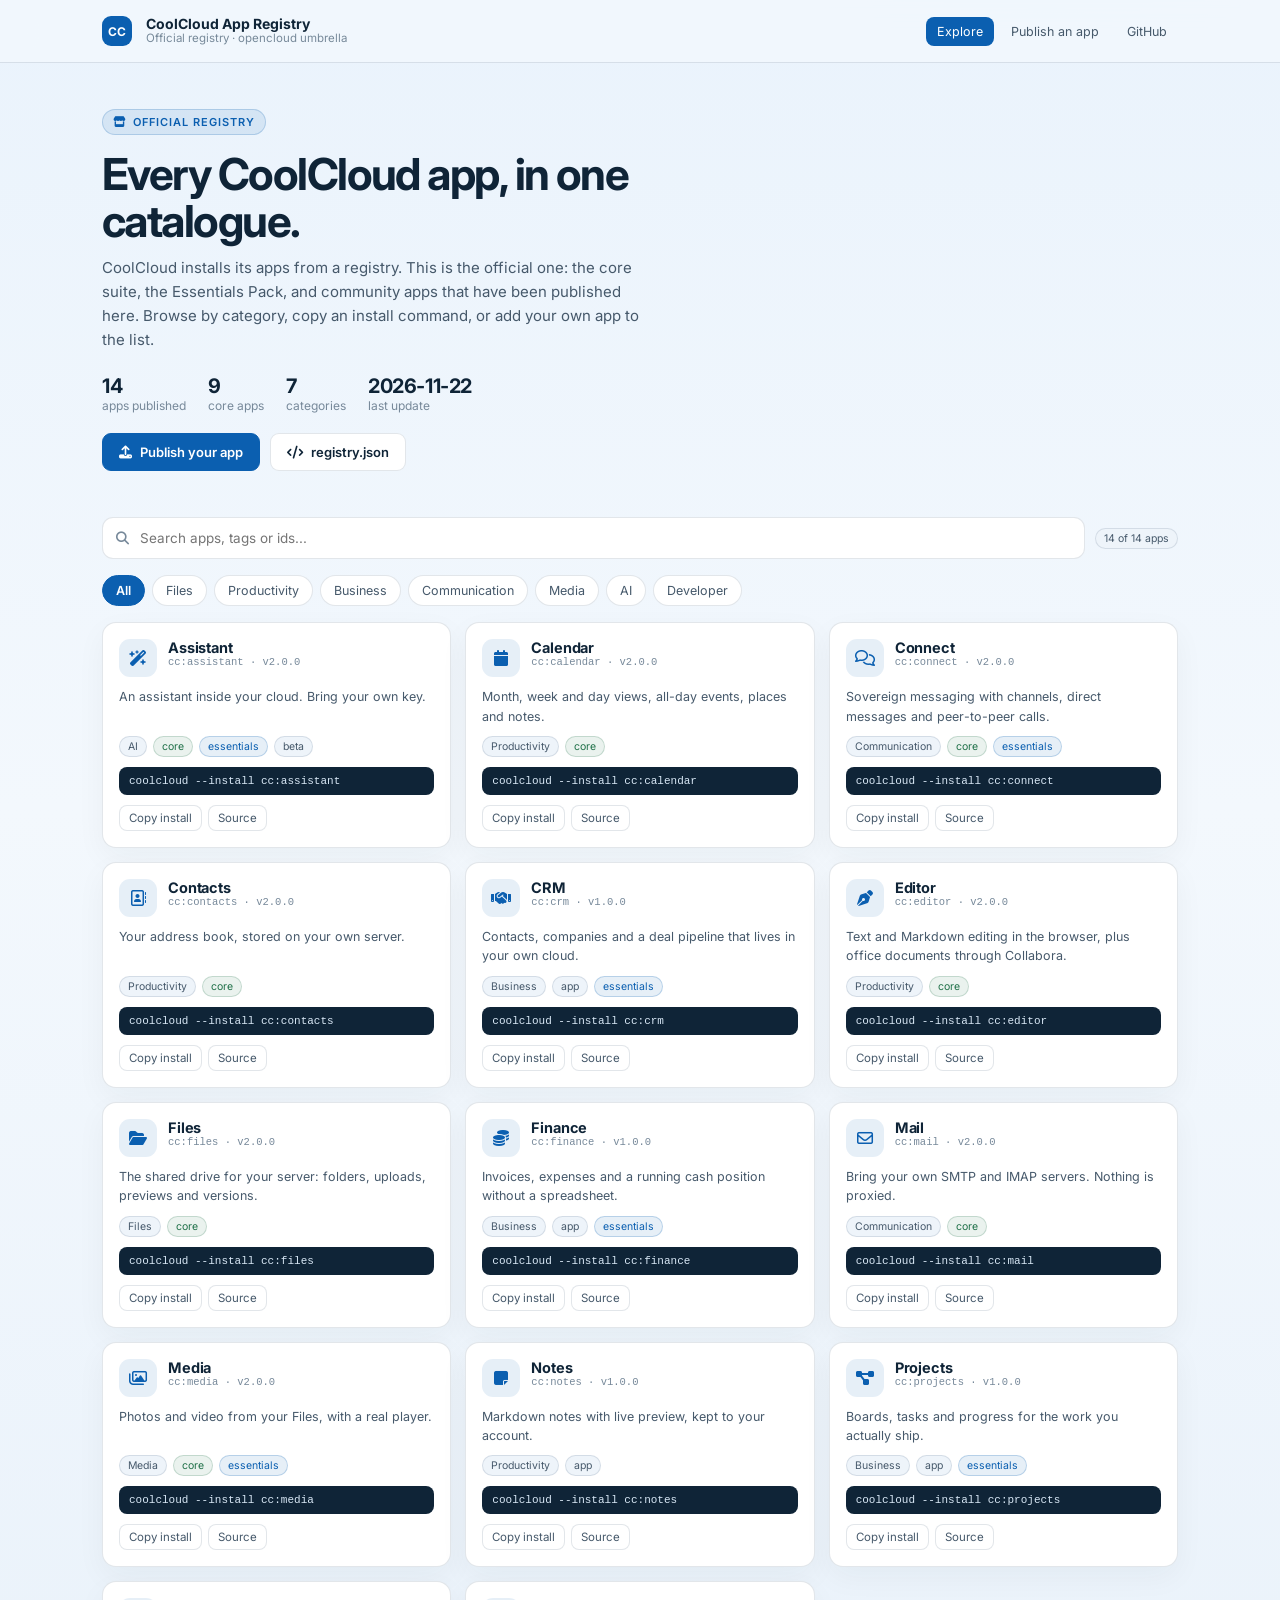
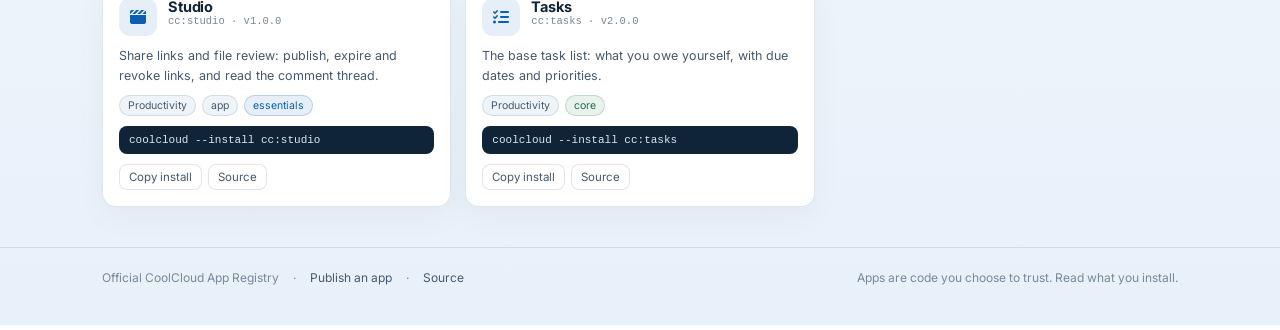
==== index.html @ cfc24ede "Publish the Official CoolCloud App Registry" ====
<!doctype html>
<html lang="en">
  <head>
    <meta charset="utf-8" />
    <meta name="viewport" content="width=device-width, initial-scale=1" />
    <title>Official CoolCloud App Registry</title>
    <meta
      name="description"
      content="The official app registry for CoolCloud: browse apps by category, copy the install command, and publish your own app."
    />
    <link rel="stylesheet" href="https://cdnjs.cloudflare.com/ajax/libs/font-awesome/6.5.2/css/all.min.css" />
    <link rel="preconnect" href="https://fonts.googleapis.com" />
    <link rel="preconnect" href="https://fonts.gstatic.com" crossorigin />
    <link
      href="https://fonts.googleapis.com/css2?family=Inter:wght@400;500;600;700&display=swap"
      rel="stylesheet"
    />
    <link rel="stylesheet" href="assets/site.css" />
  </head>
  <body>
    <header class="site">
      <div class="wrap">
        <span class="mark">CC</span>
        <div class="brandline">
          <b>CoolCloud App Registry</b>
          <span>Official registry · opencloud umbrella</span>
        </div>
        <nav aria-label="Registry">
          <a class="active" href="./">Explore</a>
          <a href="publish.html">Publish an app</a>
          <a href="https://github.com/openhcat/cc-appregistry" target="_blank" rel="noopener noreferrer">GitHub</a>
        </nav>
      </div>
    </header>

    <main>
      <div class="wrap">
        <section class="hero">
          <span class="eyebrow"><i class="fa-solid fa-store"></i> Official registry</span>
          <h1>Every CoolCloud app, in one catalogue.</h1>
          <p>
            CoolCloud installs its apps from a registry. This is the official one: the core suite, the Essentials Pack,
            and community apps that have been published here. Browse by category, copy an install command, or add your
            own app to the list.
          </p>
          <div class="stats-row">
            <div><b id="stat-apps">—</b> apps published</div>
            <div><b id="stat-core">—</b> core apps</div>
            <div><b id="stat-categories">—</b> categories</div>
            <div><b id="stat-updated">—</b> last update</div>
          </div>
          <div class="cta-row">
            <a class="btn primary" href="publish.html"><i class="fa-solid fa-upload"></i> Publish your app</a>
            <a class="btn" href="registry.json"><i class="fa-solid fa-code"></i> registry.json</a>
          </div>
        </section>

        <div class="toolbar">
          <label class="search">
            <i class="fa-solid fa-magnifying-glass"></i>
            <input id="search-input" placeholder="Search apps, tags or ids..." aria-label="Search apps" />
          </label>
          <span class="badge" id="count">Loading…</span>
        </div>
        <div class="chips" id="chips" role="group" aria-label="Categories"></div>
        <div class="grid" id="grid" style="margin-top: 16px">
          <div class="empty">Loading the registry…</div>
        </div>
      </div>
    </main>

    <footer class="site">
      <div class="wrap">
        <span>Official CoolCloud App Registry</span>
        <span>·</span>
        <a href="publish.html">Publish an app</a>
        <span>·</span>
        <a href="https://github.com/openhcat/cc-appregistry" target="_blank" rel="noopener noreferrer">Source</a>
        <span style="margin-left: auto">Apps are code you choose to trust. Read what you install.</span>
      </div>
    </footer>

    <script src="assets/site.js"></script>
  </body>
</html>
---- assets/site.css ----
:root {
  --accent: #0b5fb0;
  --accent-soft: rgba(11, 95, 176, 0.1);
  --ink: #0f2437;
  --ink-2: #46596b;
  --ink-3: #77899a;
  --bg: #f3f8fd;
  --surface: #ffffff;
  --line: rgba(16, 52, 86, 0.12);
  --ok: #1f7048;
  --radius: 14px;
  --font: 'Inter', ui-sans-serif, system-ui, -apple-system, 'Segoe UI', Roboto, sans-serif;
  --mono: ui-monospace, 'SF Mono', 'Cascadia Mono', Menlo, Consolas, monospace;
}

* { box-sizing: border-box; }

body {
  margin: 0;
  font-family: var(--font);
  color: var(--ink);
  background:
    radial-gradient(1100px 480px at 82% -12%, rgba(11, 95, 176, 0.1), transparent 60%),
    linear-gradient(180deg, #eaf3fc 0%, var(--bg) 42%, #e8f1fa 100%);
  min-height: 100vh;
  -webkit-font-smoothing: antialiased;
}

a { color: var(--accent); }

.wrap { max-width: 1120px; margin: 0 auto; padding: 0 22px; }

header.site {
  position: sticky;
  top: 0;
  z-index: 20;
  backdrop-filter: saturate(150%) blur(16px);
  background: rgba(243, 248, 253, 0.82);
  border-bottom: 1px solid var(--line);
}

header.site .wrap {
  display: flex;
  align-items: center;
  gap: 14px;
  min-height: 62px;
}

.mark {
  width: 30px;
  height: 30px;
  border-radius: 9px;
  background: var(--accent);
  color: #fff;
  display: grid;
  place-items: center;
  font-weight: 700;
  font-size: 12px;
  letter-spacing: -0.02em;
}

.brandline { display: flex; flex-direction: column; line-height: 1.15; }
.brandline b { font-size: 14px; }
.brandline span { font-size: 11.5px; color: var(--ink-3); }

header.site nav { margin-left: auto; display: flex; gap: 6px; flex-wrap: wrap; }
header.site nav a {
  text-decoration: none;
  color: var(--ink-2);
  font-size: 12.5px;
  padding: 7px 11px;
  border-radius: 8px;
}
header.site nav a:hover { background: #fff; color: var(--ink); }
header.site nav a.active { background: var(--accent); color: #fff; }

.hero { padding: 46px 0 22px; }
.hero .eyebrow {
  display: inline-flex;
  align-items: center;
  gap: 7px;
  font-size: 11px;
  letter-spacing: 0.09em;
  text-transform: uppercase;
  color: var(--accent);
  background: var(--accent-soft);
  border: 1px solid rgba(11, 95, 176, 0.2);
  padding: 5px 10px;
  border-radius: 999px;
  font-weight: 600;
}
.hero h1 {
  font-size: clamp(28px, 4.4vw, 44px);
  letter-spacing: -0.035em;
  line-height: 1.06;
  margin: 16px 0 12px;
  max-width: 21ch;
}
.hero p { color: var(--ink-2); font-size: 15px; line-height: 1.6; max-width: 62ch; margin: 0; }

.stats-row { display: flex; gap: 22px; flex-wrap: wrap; margin-top: 22px; }
.stats-row div { font-size: 12px; color: var(--ink-3); }
.stats-row b { display: block; font-size: 20px; color: var(--ink); letter-spacing: -0.02em; }

.toolbar {
  display: flex;
  gap: 10px;
  align-items: center;
  flex-wrap: wrap;
  margin: 24px 0 16px;
}

.search {
  flex: 1;
  min-width: 220px;
  display: flex;
  align-items: center;
  gap: 9px;
  background: var(--surface);
  border: 1px solid var(--line);
  border-radius: 11px;
  padding: 0 13px;
  height: 42px;
}
.search input {
  border: 0;
  outline: 0;
  background: none;
  font: inherit;
  font-size: 13.5px;
  width: 100%;
  color: var(--ink);
}
.search i { color: var(--ink-3); font-size: 13px; }

.chips { display: flex; gap: 7px; flex-wrap: wrap; }
.chip {
  border: 1px solid var(--line);
  background: var(--surface);
  color: var(--ink-2);
  border-radius: 999px;
  padding: 7px 13px;
  font: inherit;
  font-size: 12.5px;
  cursor: pointer;
}
.chip:hover { border-color: rgba(11, 95, 176, 0.35); color: var(--ink); }
.chip[aria-pressed='true'] { background: var(--accent); border-color: var(--accent); color: #fff; font-weight: 600; }

.grid {
  display: grid;
  grid-template-columns: repeat(auto-fill, minmax(288px, 1fr));
  gap: 14px;
  padding-bottom: 40px;
}

.card {
  background: var(--surface);
  border: 1px solid var(--line);
  border-radius: var(--radius);
  padding: 16px;
  display: flex;
  flex-direction: column;
  gap: 10px;
  box-shadow: 0 10px 30px rgba(15, 36, 55, 0.045);
}
.card .top { display: flex; gap: 11px; align-items: flex-start; }
.icon {
  width: 38px;
  height: 38px;
  border-radius: 11px;
  background: var(--accent-soft);
  color: var(--accent);
  display: grid;
  place-items: center;
  font-size: 16px;
  flex: none;
}
.card h3 { margin: 0; font-size: 14.5px; letter-spacing: -0.01em; }
.card .id { font-family: var(--mono); font-size: 10.5px; color: var(--ink-3); }
.card p { margin: 0; font-size: 12.5px; line-height: 1.55; color: var(--ink-2); flex: 1; }
.card .foot { display: flex; gap: 6px; align-items: center; flex-wrap: wrap; }
.badge {
  font-size: 10.5px;
  border-radius: 999px;
  padding: 3px 8px;
  background: #eef4fa;
  color: var(--ink-2);
  border: 1px solid var(--line);
}
.badge.core { background: rgba(31, 112, 72, 0.09); color: var(--ok); border-color: rgba(31, 112, 72, 0.2); }
.badge.essential { background: var(--accent-soft); color: var(--accent); border-color: rgba(11, 95, 176, 0.22); }
.code {
  font-family: var(--mono);
  font-size: 11px;
  background: #0f2437;
  color: #d9e8f6;
  border-radius: 8px;
  padding: 8px 10px;
  overflow-x: auto;
  white-space: nowrap;
}
.copy {
  border: 1px solid var(--line);
  background: var(--surface);
  color: var(--ink-2);
  border-radius: 8px;
  font: inherit;
  font-size: 11.5px;
  padding: 5px 9px;
  cursor: pointer;
}
.copy:hover { border-color: rgba(11, 95, 176, 0.35); color: var(--accent); }

.empty {
  grid-column: 1 / -1;
  padding: 44px 20px;
  text-align: center;
  color: var(--ink-3);
  border: 1px dashed rgba(16, 52, 86, 0.2);
  border-radius: var(--radius);
  font-size: 13px;
}

section.doc { padding: 30px 0 60px; max-width: 820px; }
section.doc h1 { font-size: clamp(26px, 4vw, 38px); letter-spacing: -0.03em; margin: 0 0 10px; }
section.doc h2 { font-size: 20px; letter-spacing: -0.02em; margin: 38px 0 10px; }
section.doc h3 { font-size: 15px; margin: 24px 0 8px; }
section.doc p, section.doc li { color: var(--ink-2); font-size: 14px; line-height: 1.72; }
section.doc li { margin-bottom: 6px; }
section.doc code {
  font-family: var(--mono);
  font-size: 12px;
  background: rgba(11, 95, 176, 0.08);
  color: #0a4d8e;
  padding: 2px 6px;
  border-radius: 5px;
}
section.doc pre {
  background: #0f2437;
  color: #d9e8f6;
  border-radius: 12px;
  padding: 16px 18px;
  overflow-x: auto;
  font-family: var(--mono);
  font-size: 12px;
  line-height: 1.65;
}
section.doc pre code { background: none; color: inherit; padding: 0; font-size: inherit; }
section.doc table { width: 100%; border-collapse: collapse; font-size: 13px; margin: 14px 0; }
section.doc th, section.doc td { text-align: left; padding: 9px 10px; border-bottom: 1px solid var(--line); vertical-align: top; }
section.doc th { font-size: 11px; text-transform: uppercase; letter-spacing: 0.06em; color: var(--ink-3); }
.callout {
  border: 1px solid rgba(11, 95, 176, 0.22);
  background: rgba(11, 95, 176, 0.06);
  border-radius: 12px;
  padding: 14px 16px;
  font-size: 13px;
  line-height: 1.6;
  color: #14527f;
  margin: 18px 0;
}
.cta-row { display: flex; gap: 10px; flex-wrap: wrap; margin-top: 20px; }
.btn {
  display: inline-flex;
  align-items: center;
  gap: 8px;
  padding: 10px 16px;
  border-radius: 9px;
  font-size: 13px;
  font-weight: 600;
  text-decoration: none;
  border: 1px solid var(--line);
  color: var(--ink);
  background: var(--surface);
}
.btn.primary { background: var(--accent); border-color: var(--accent); color: #fff; }
.steps { counter-reset: step; display: flex; flex-direction: column; gap: 12px; margin: 16px 0; }
.step {
  counter-increment: step;
  position: relative;
  padding: 14px 16px 14px 52px;
  background: var(--surface);
  border: 1px solid var(--line);
  border-radius: 12px;
}
.step::before {
  content: counter(step);
  position: absolute;
  left: 15px;
  top: 14px;
  width: 24px;
  height: 24px;
  border-radius: 50%;
  background: var(--accent-soft);
  color: var(--accent);
  font-size: 12px;
  font-weight: 700;
  display: grid;
  place-items: center;
}
.step b { display: block; font-size: 13.5px; margin-bottom: 3px; }
.step p { margin: 0; font-size: 13px; }

footer.site {
  border-top: 1px solid var(--line);
  padding: 22px 0 40px;
  color: var(--ink-3);
  font-size: 12px;
}
footer.site .wrap { display: flex; gap: 14px; flex-wrap: wrap; align-items: center; }
footer.site a { color: var(--ink-2); text-decoration: none; }
footer.site a:hover { color: var(--accent); }

@media (max-width: 720px) {
  header.site nav { width: 100%; margin-left: 0; }
  .hero { padding-top: 30px; }
}
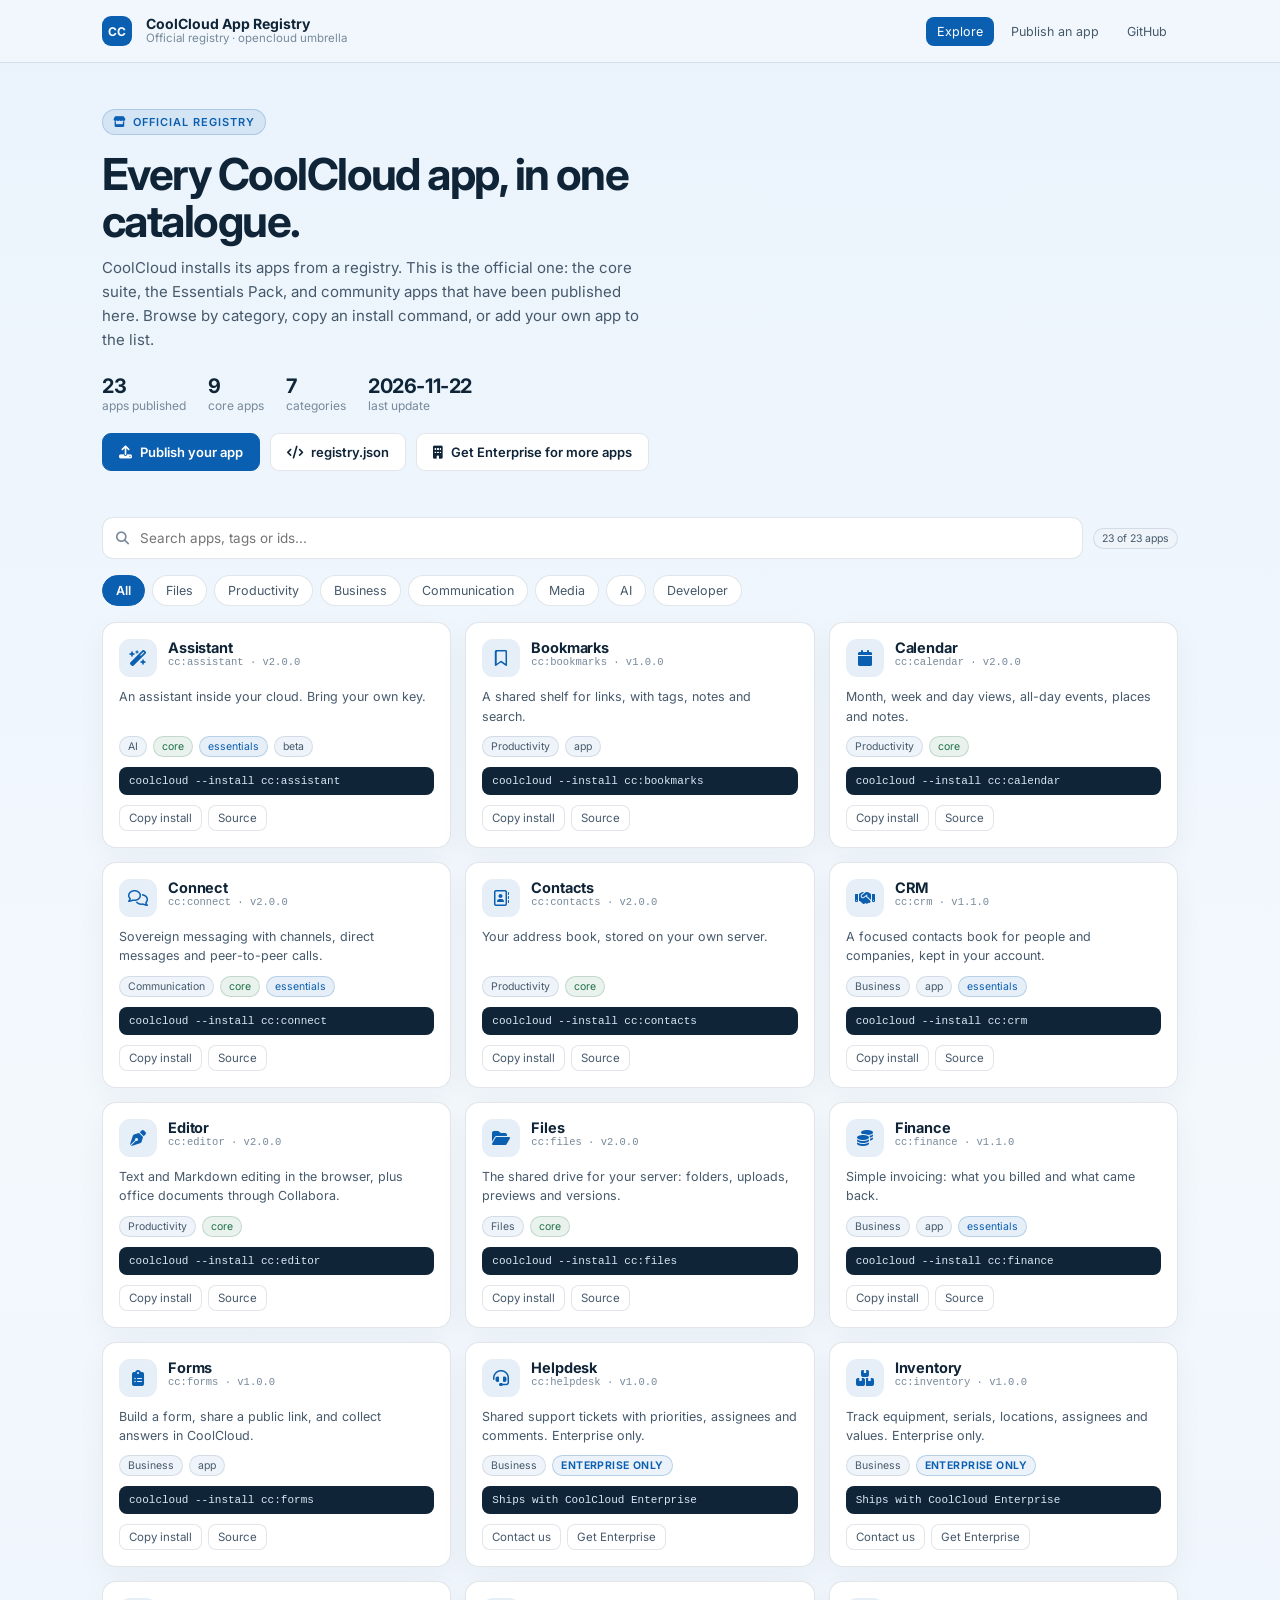
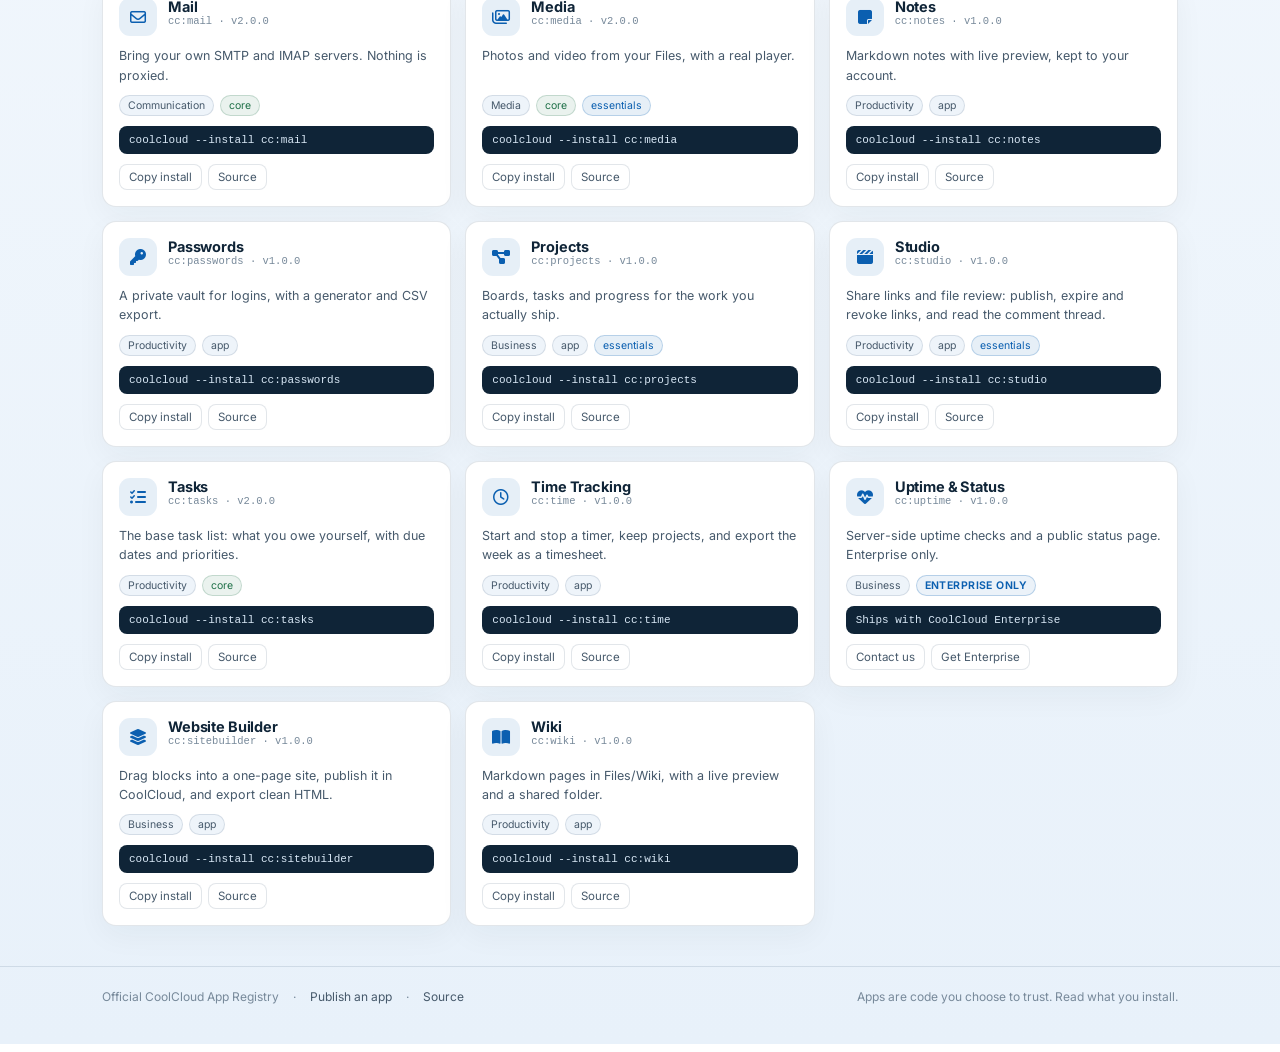
==== commit 2e56c6ec: "List Enterprise-only apps and add the Website Builder Catalogue entries marked enterprise get a cont" ====
--- a/index.html
+++ b/index.html
@@ -52,6 +52,7 @@
           <div class="cta-row">
             <a class="btn primary" href="publish.html"><i class="fa-solid fa-upload"></i> Publish your app</a>
             <a class="btn" href="registry.json"><i class="fa-solid fa-code"></i> registry.json</a>
+            <a class="btn" href="https://coolcloud.odoo.com/contactus" target="_blank" rel="noopener noreferrer"><i class="fa-solid fa-building"></i> Get Enterprise for more apps</a>
           </div>
         </section>
 
--- a/assets/site.css
+++ b/assets/site.css
@@ -316,3 +316,5 @@
   header.site nav { width: 100%; margin-left: 0; }
   .hero { padding-top: 30px; }
 }
+
+.badge.enterprise { background: rgba(11, 95, 176, 0.08); color: var(--accent); border-color: rgba(11, 95, 176, 0.24); font-weight: 650; letter-spacing: 0.04em; text-transform: uppercase; }
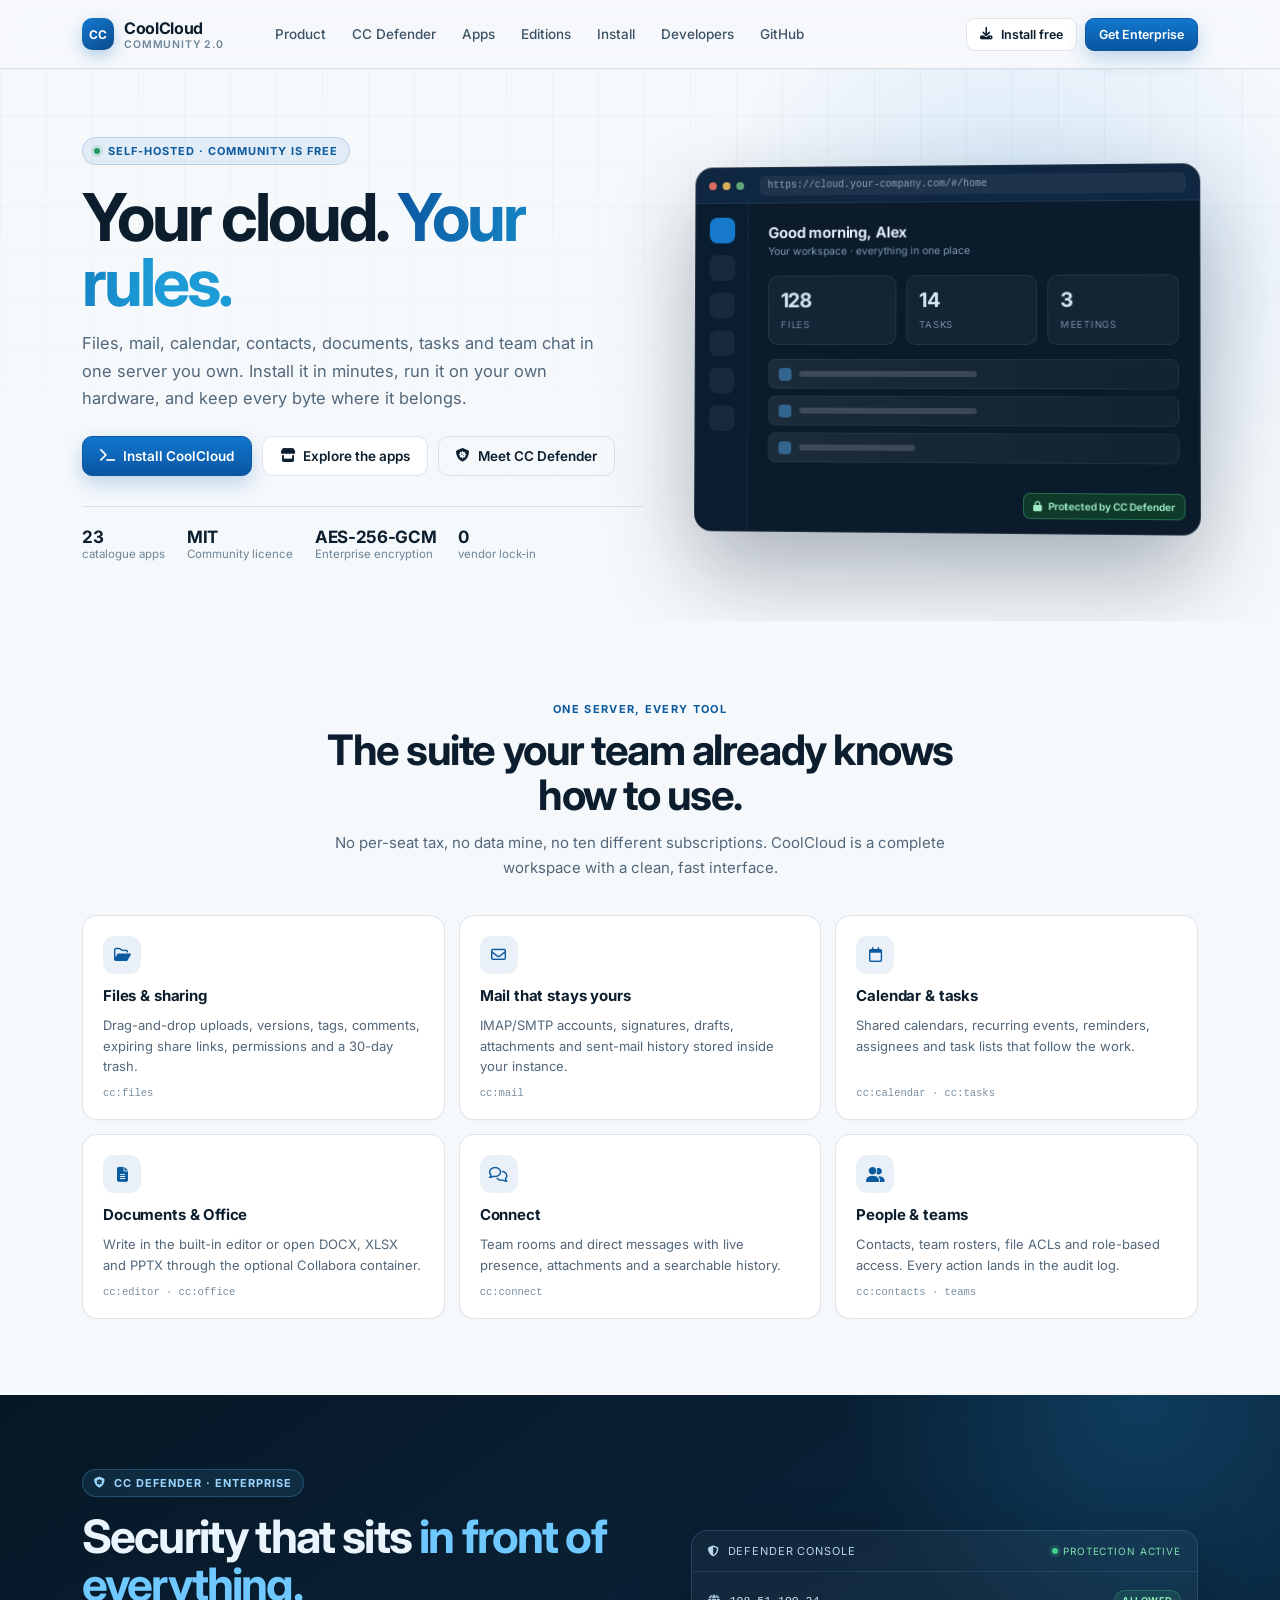
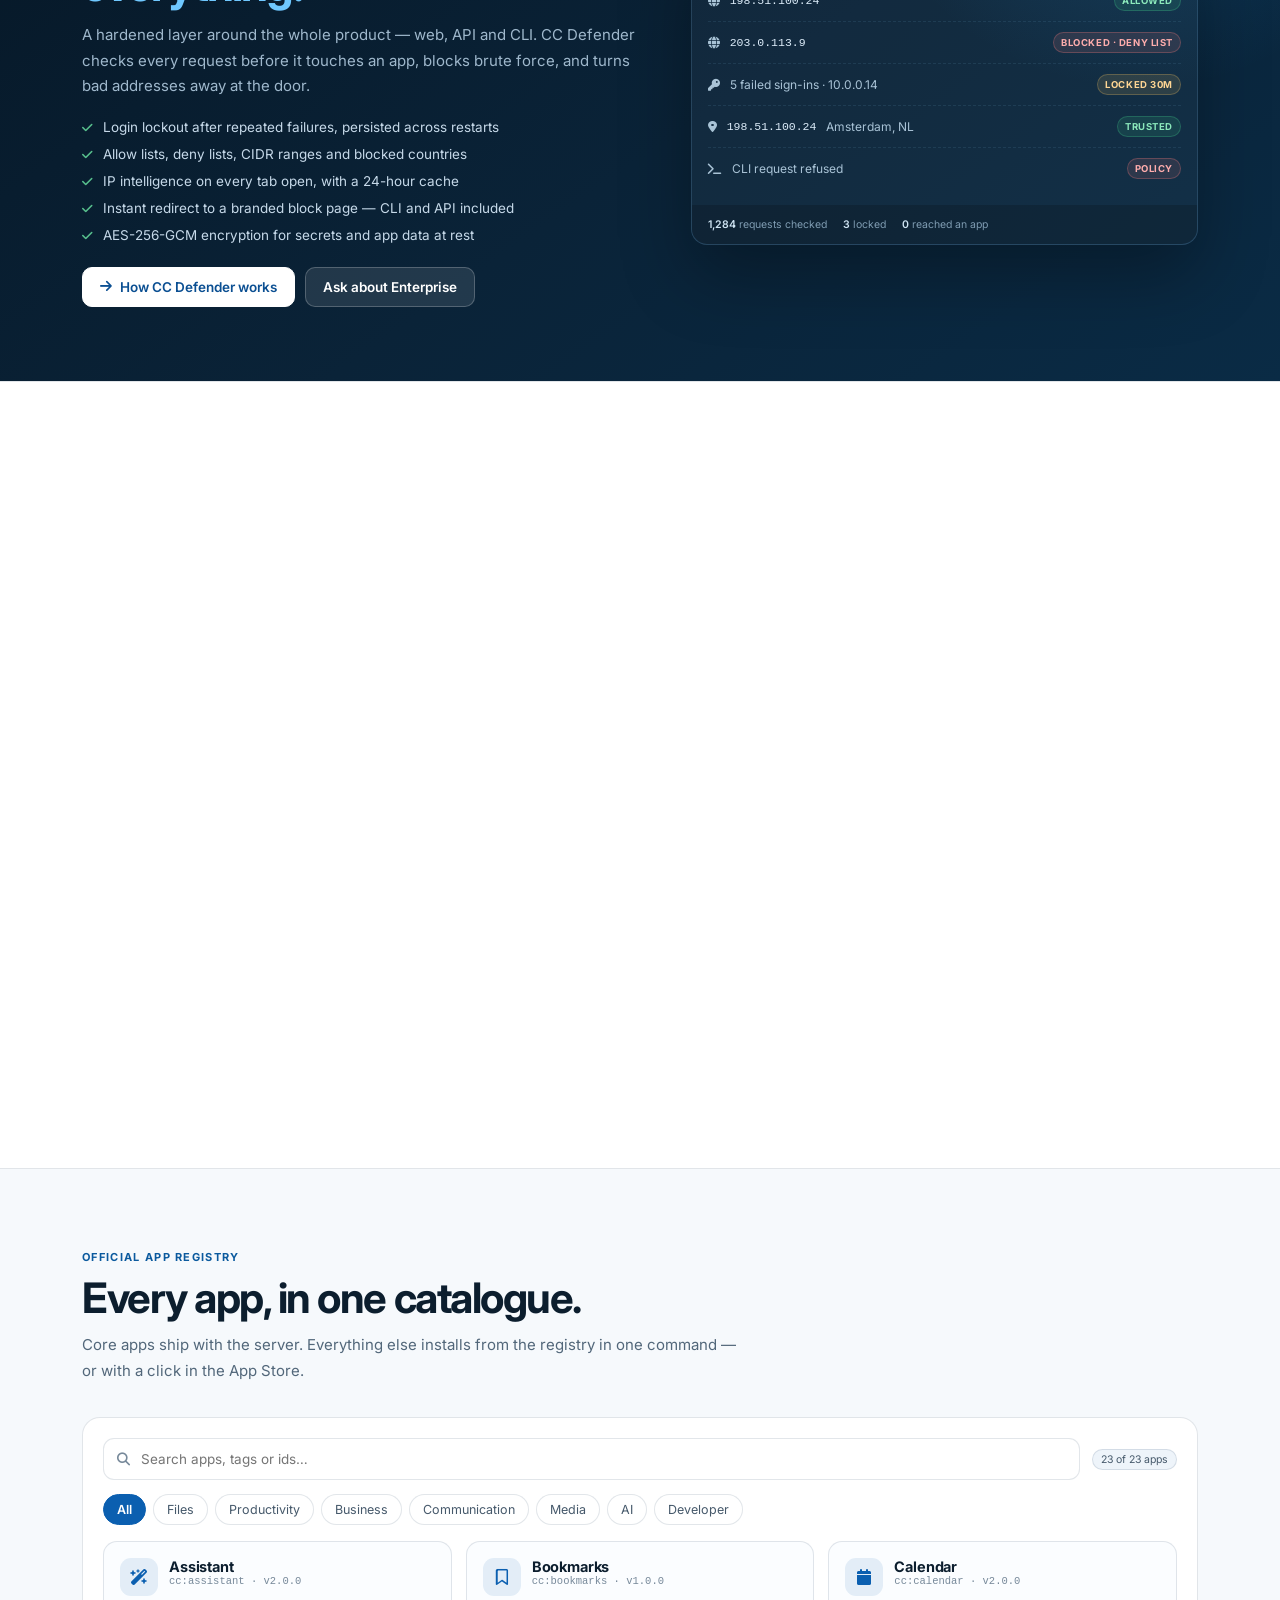
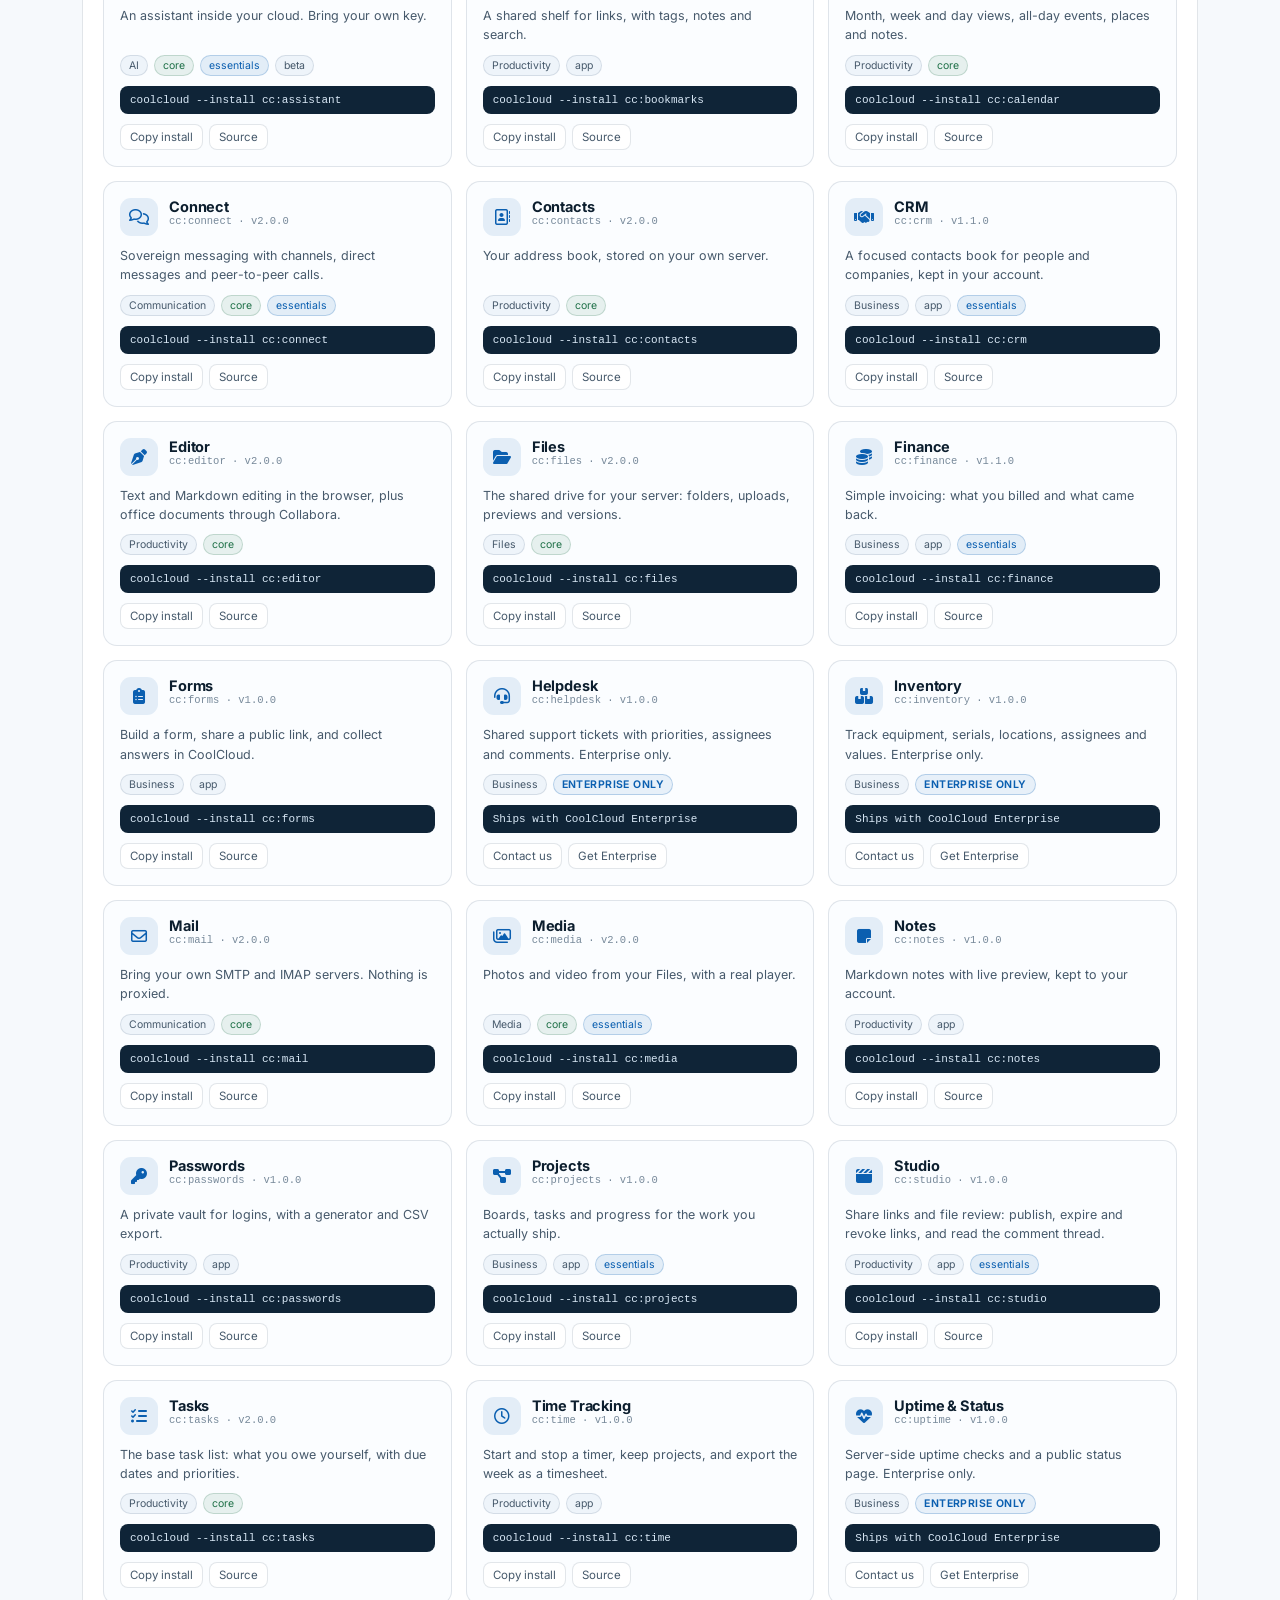
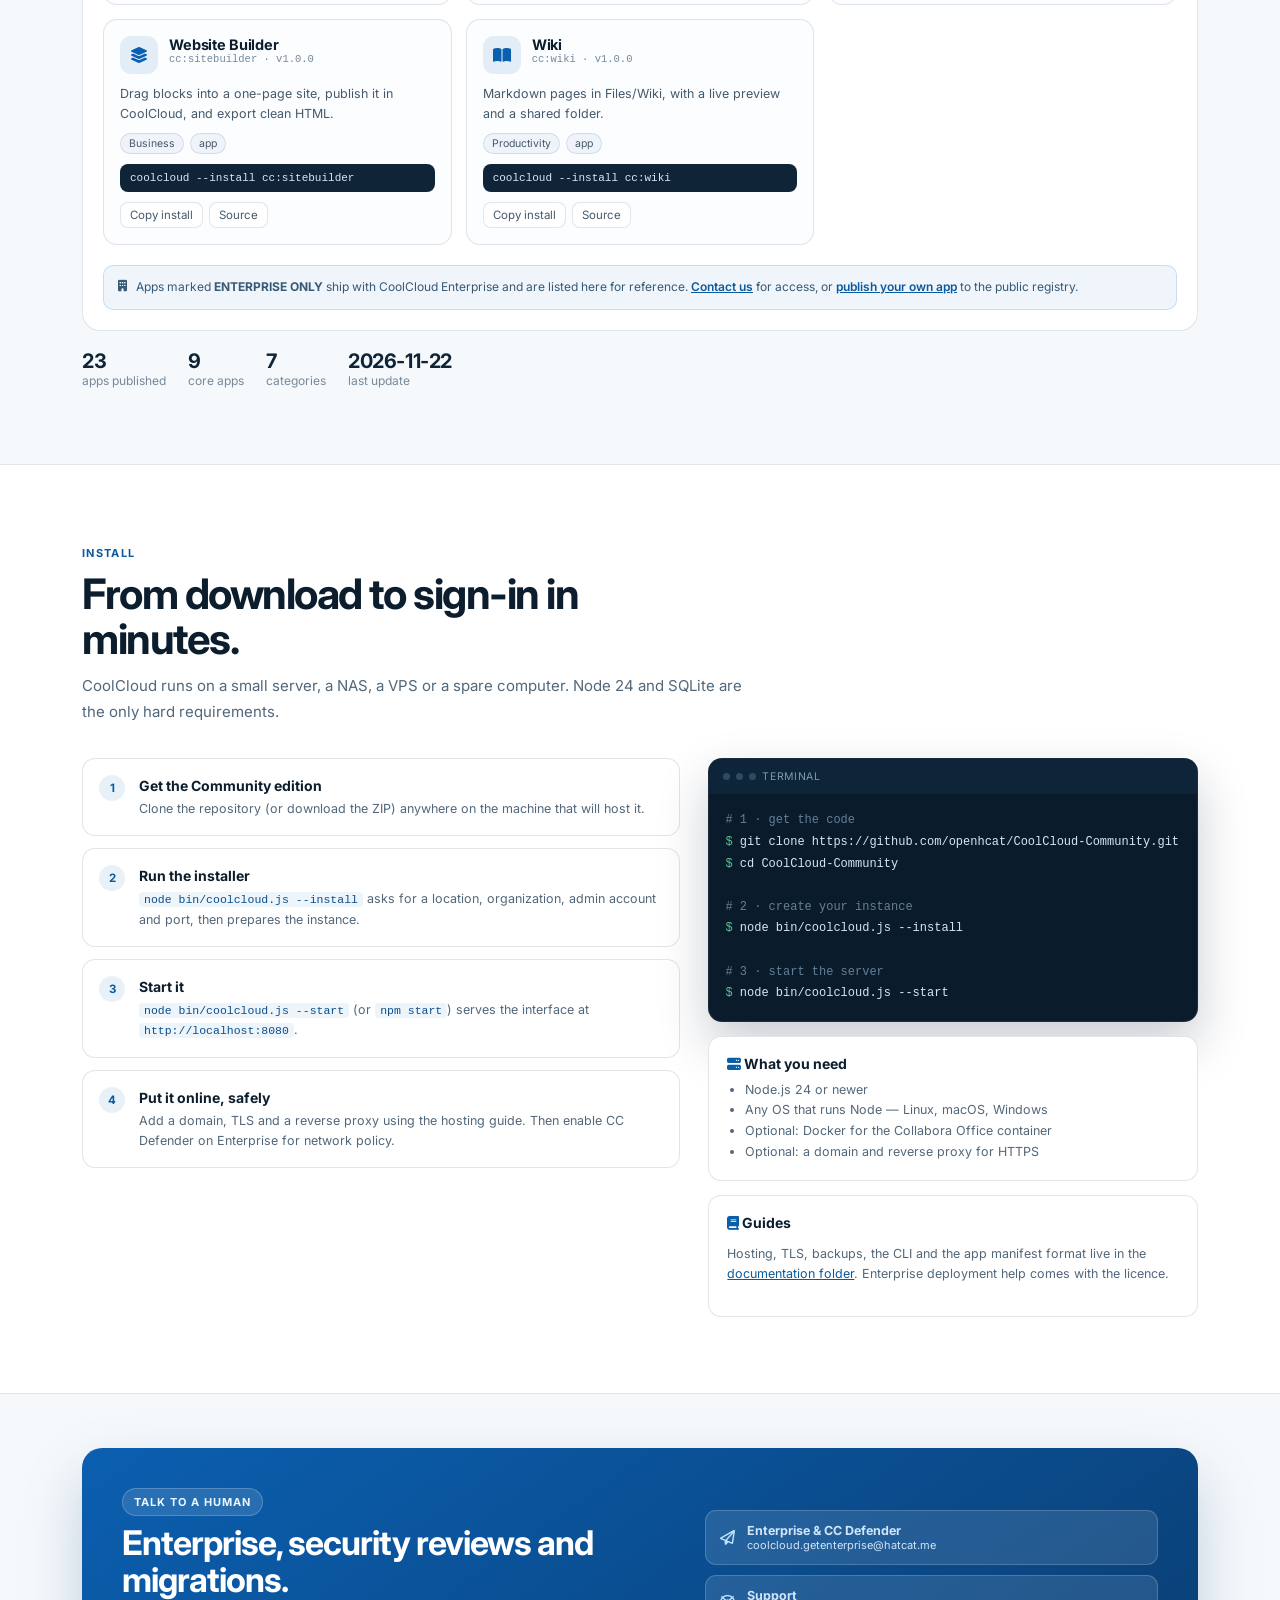
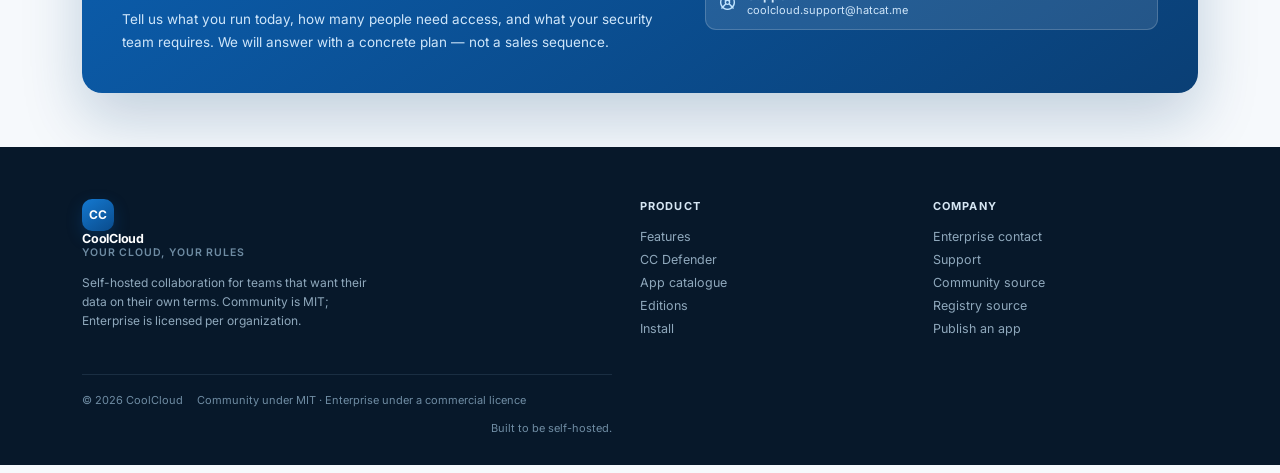
==== commit 27ada42a: "Rebuild the product site and move Enterprise contact to email The registry becomes a full CoolCloud " ====
--- a/index.html
+++ b/index.html
@@ -3,81 +3,406 @@
   <head>
     <meta charset="utf-8" />
     <meta name="viewport" content="width=device-width, initial-scale=1" />
-    <title>Official CoolCloud App Registry</title>
+    <title>CoolCloud — your cloud, your rules</title>
     <meta
       name="description"
-      content="The official app registry for CoolCloud: browse apps by category, copy the install command, and publish your own app."
+      content="CoolCloud is a self-hosted collaboration suite: files, calendar, mail, contacts, documents, tasks, chat and apps on your own server. Community is free; Enterprise adds CC Defender, SSO, encryption and the full app suite."
     />
-    <link rel="stylesheet" href="https://cdnjs.cloudflare.com/ajax/libs/font-awesome/6.5.2/css/all.min.css" />
+    <meta name="theme-color" content="#f6f9fc" />
+    <link rel="icon" href="data:image/svg+xml,%3Csvg xmlns='http://www.w3.org/2000/svg' viewBox='0 0 32 32'%3E%3Crect width='32' height='32' rx='9' fill='%230b5fb0'/%3E%3Ctext x='16' y='22' font-family='Arial' font-size='15' font-weight='700' fill='white' text-anchor='middle'%3ECC%3C/text%3E%3C/svg%3E" />
     <link rel="preconnect" href="https://fonts.googleapis.com" />
     <link rel="preconnect" href="https://fonts.gstatic.com" crossorigin />
     <link
-      href="https://fonts.googleapis.com/css2?family=Inter:wght@400;500;600;700&display=swap"
+      href="https://fonts.googleapis.com/css2?family=Inter:wght@400;500;600;700;800&family=JetBrains+Mono:wght@400;500&display=swap"
       rel="stylesheet"
     />
+    <link rel="stylesheet" href="https://cdnjs.cloudflare.com/ajax/libs/font-awesome/6.5.2/css/all.min.css" />
     <link rel="stylesheet" href="assets/site.css" />
+    <link rel="stylesheet" href="assets/home.css" />
   </head>
-  <body>
-    <header class="site">
+  <body class="marketing">
+    <a class="mkt-skip" href="#main">Skip to content</a>
+
+    <header class="mkt-header">
       <div class="wrap">
-        <span class="mark">CC</span>
-        <div class="brandline">
-          <b>CoolCloud App Registry</b>
-          <span>Official registry · opencloud umbrella</span>
-        </div>
-        <nav aria-label="Registry">
-          <a class="active" href="./">Explore</a>
-          <a href="publish.html">Publish an app</a>
-          <a href="https://github.com/openhcat/cc-appregistry" target="_blank" rel="noopener noreferrer">GitHub</a>
+        <a class="mkt-brand" href="./" aria-label="CoolCloud home">
+          <span class="mark">CC</span>
+          <span>CoolCloud<small>Community 2.0</small></span>
+        </a>
+        <nav class="mkt-nav" id="mkt-nav" aria-label="Main">
+          <a href="#product">Product</a>
+          <a href="security.html">CC Defender</a>
+          <a href="#apps">Apps</a>
+          <a href="#editions">Editions</a>
+          <a href="#install">Install</a>
+          <a href="publish.html">Developers</a>
+          <a href="https://github.com/openhcat/CoolCloud-Community" target="_blank" rel="noopener noreferrer">GitHub</a>
         </nav>
+        <div class="mkt-head-actions">
+          <a class="mkt-btn sm" href="#install"><i class="fa-solid fa-download"></i> Install free</a>
+          <a class="mkt-btn primary sm" href="mailto:coolcloud.getenterprise@hatcat.me?subject=CoolCloud%20Enterprise">Get Enterprise</a>
+          <button class="mkt-burger" id="mkt-burger" type="button" aria-label="Open menu" aria-expanded="false" aria-controls="mkt-nav">
+            <i class="fa-solid fa-bars"></i>
+          </button>
+        </div>
       </div>
     </header>
 
-    <main>
-      <div class="wrap">
-        <section class="hero">
-          <span class="eyebrow"><i class="fa-solid fa-store"></i> Official registry</span>
-          <h1>Every CoolCloud app, in one catalogue.</h1>
-          <p>
-            CoolCloud installs its apps from a registry. This is the official one: the core suite, the Essentials Pack,
-            and community apps that have been published here. Browse by category, copy an install command, or add your
-            own app to the list.
-          </p>
-          <div class="stats-row">
+    <main id="main">
+      <section class="masthead">
+        <div class="wrap">
+          <div>
+            <span class="mkt-eyebrow"><span class="dot"></span> Self-hosted · Community is free</span>
+            <h1>Your cloud. <em>Your rules.</em></h1>
+            <p class="lede">
+              Files, mail, calendar, contacts, documents, tasks and team chat in one server you own. Install it in
+              minutes, run it on your own hardware, and keep every byte where it belongs.
+            </p>
+            <div class="mkt-actions">
+              <a class="mkt-btn primary" href="#install"><i class="fa-solid fa-terminal"></i> Install CoolCloud</a>
+              <a class="mkt-btn" href="#apps"><i class="fa-solid fa-store"></i> Explore the apps</a>
+              <a class="mkt-btn ghost" href="security.html"><i class="fa-solid fa-shield-virus"></i> Meet CC Defender</a>
+            </div>
+            <div class="mkt-trust">
+              <div><b>23</b> catalogue apps</div>
+              <div><b>MIT</b> Community licence</div>
+              <div><b>AES-256-GCM</b> Enterprise encryption</div>
+              <div><b>0</b> vendor lock-in</div>
+            </div>
+          </div>
+
+          <div class="mock" aria-hidden="true">
+            <div class="mock-bar"><i></i><i></i><i></i><span class="mock-url">https://cloud.your-company.com/#/home</span></div>
+            <div class="mock-body">
+              <div class="mock-side">
+                <span></span><span></span><span></span><span></span><span></span><span></span>
+              </div>
+              <div class="mock-main">
+                <div class="mock-title">Good morning, Alex</div>
+                <div class="mock-sub">Your workspace · everything in one place</div>
+                <div class="mock-row">
+                  <div class="mock-card"><b>128</b><span>Files</span></div>
+                  <div class="mock-card"><b>14</b><span>Tasks</span></div>
+                  <div class="mock-card"><b>3</b><span>Meetings</span></div>
+                </div>
+                <div class="mock-list">
+                  <div class="mock-line"><i></i><em></em></div>
+                  <div class="mock-line"><i></i><em></em></div>
+                  <div class="mock-line small"><i></i><em></em></div>
+                </div>
+              </div>
+            </div>
+            <span class="mock-badge"><i class="fa-solid fa-lock"></i> Protected by CC Defender</span>
+          </div>
+        </div>
+      </section>
+
+      <section class="mkt-section" id="product">
+        <div class="wrap">
+          <div class="mkt-section-head center reveal">
+            <span class="mkt-kicker">One server, every tool</span>
+            <h2>The suite your team already knows how to use.</h2>
+            <p>No per-seat tax, no data mine, no ten different subscriptions. CoolCloud is a complete workspace with a clean, fast interface.</p>
+          </div>
+
+          <div class="mkt-grid three">
+            <article class="mkt-feature reveal">
+              <span class="mkt-ico"><i class="fa-regular fa-folder-open"></i></span>
+              <h3>Files &amp; sharing</h3>
+              <p>Drag-and-drop uploads, versions, tags, comments, expiring share links, permissions and a 30-day trash.</p>
+              <span class="code-inline">cc:files</span>
+            </article>
+            <article class="mkt-feature reveal">
+              <span class="mkt-ico"><i class="fa-regular fa-envelope"></i></span>
+              <h3>Mail that stays yours</h3>
+              <p>IMAP/SMTP accounts, signatures, drafts, attachments and sent-mail history stored inside your instance.</p>
+              <span class="code-inline">cc:mail</span>
+            </article>
+            <article class="mkt-feature reveal">
+              <span class="mkt-ico"><i class="fa-regular fa-calendar"></i></span>
+              <h3>Calendar &amp; tasks</h3>
+              <p>Shared calendars, recurring events, reminders, assignees and task lists that follow the work.</p>
+              <span class="code-inline">cc:calendar · cc:tasks</span>
+            </article>
+            <article class="mkt-feature reveal">
+              <span class="mkt-ico"><i class="fa-solid fa-file-lines"></i></span>
+              <h3>Documents &amp; Office</h3>
+              <p>Write in the built-in editor or open DOCX, XLSX and PPTX through the optional Collabora container.</p>
+              <span class="code-inline">cc:editor · cc:office</span>
+            </article>
+            <article class="mkt-feature reveal">
+              <span class="mkt-ico"><i class="fa-regular fa-comments"></i></span>
+              <h3>Connect</h3>
+              <p>Team rooms and direct messages with live presence, attachments and a searchable history.</p>
+              <span class="code-inline">cc:connect</span>
+            </article>
+            <article class="mkt-feature reveal">
+              <span class="mkt-ico"><i class="fa-solid fa-user-group"></i></span>
+              <h3>People &amp; teams</h3>
+              <p>Contacts, team rosters, file ACLs and role-based access. Every action lands in the audit log.</p>
+              <span class="code-inline">cc:contacts · teams</span>
+            </article>
+          </div>
+        </div>
+      </section>
+
+      <section class="defender-band" id="defender">
+        <div class="wrap">
+          <div class="reveal">
+            <span class="mkt-eyebrow"><i class="fa-solid fa-shield-virus"></i> CC Defender · Enterprise</span>
+            <h2>Security that sits <span>in front of everything.</span></h2>
+            <p>
+              A hardened layer around the whole product — web, API and CLI. CC Defender checks every request before it
+              touches an app, blocks brute force, and turns bad addresses away at the door.
+            </p>
+            <ul class="defender-list">
+              <li><i class="fa-solid fa-check"></i> Login lockout after repeated failures, persisted across restarts</li>
+              <li><i class="fa-solid fa-check"></i> Allow lists, deny lists, CIDR ranges and blocked countries</li>
+              <li><i class="fa-solid fa-check"></i> IP intelligence on every tab open, with a 24-hour cache</li>
+              <li><i class="fa-solid fa-check"></i> Instant redirect to a branded block page — CLI and API included</li>
+              <li><i class="fa-solid fa-check"></i> AES-256-GCM encryption for secrets and app data at rest</li>
+            </ul>
+            <div class="defender-actions">
+              <a class="mkt-btn light" href="security.html"><i class="fa-solid fa-arrow-right"></i> How CC Defender works</a>
+              <a class="mkt-btn on-dark" href="mailto:coolcloud.getenterprise@hatcat.me?subject=CC%20Defender%20Enterprise">Ask about Enterprise</a>
+            </div>
+          </div>
+
+          <div class="defender-panel reveal" aria-label="CC Defender activity example">
+            <div class="defender-panel-head">
+              <i class="fa-solid fa-shield-halved"></i> Defender console
+              <span class="live">Protection active</span>
+            </div>
+            <div class="defender-rows">
+              <div class="defender-row"><i class="fa-solid fa-globe"></i><code>198.51.100.24</code><span class="pill allow">Allowed</span></div>
+              <div class="defender-row"><i class="fa-solid fa-globe"></i><code>203.0.113.9</code><span class="pill deny">Blocked · deny list</span></div>
+              <div class="defender-row"><i class="fa-solid fa-key"></i><span>5 failed sign-ins · 10.0.0.14</span><span class="pill warn">Locked 30m</span></div>
+              <div class="defender-row"><i class="fa-solid fa-location-dot"></i><code>198.51.100.24</code><span>Amsterdam, NL</span><span class="pill allow">Trusted</span></div>
+              <div class="defender-row"><i class="fa-solid fa-terminal"></i><span>CLI request refused</span><span class="pill deny">Policy</span></div>
+            </div>
+            <div class="defender-foot">
+              <span><b>1,284</b> requests checked</span>
+              <span><b>3</b> locked</span>
+              <span><b>0</b> reached an app</span>
+            </div>
+          </div>
+        </div>
+      </section>
+
+      <section class="mkt-section alt" id="editions">
+        <div class="wrap">
+          <div class="mkt-section-head center reveal">
+            <span class="mkt-kicker">Two editions, one product</span>
+            <h2>Start free. Harden when you need to.</h2>
+            <p>Community is a complete workspace under MIT. Enterprise adds the controls, branding and apps that larger organizations ask for.</p>
+          </div>
+
+          <div class="plans">
+            <article class="plan reveal">
+              <span class="plan-kicker">Community</span>
+              <h3>Your own cloud, free forever</h3>
+              <div class="price">$0 <small>MIT licence</small></div>
+              <p>Everything a small team needs to leave the subscription treadmill. Self-hosted, no seat limits, no phone-home.</p>
+              <ul>
+                <li><i class="fa-solid fa-check"></i> Files, calendar, mail, contacts, editor and tasks</li>
+                <li><i class="fa-solid fa-check"></i> Connect chat, media, search and the App Store</li>
+                <li><i class="fa-solid fa-check"></i> 19 community and Essentials apps</li>
+                <li><i class="fa-solid fa-check"></i> Automatic updates from the registry</li>
+                <li><i class="fa-solid fa-check"></i> CC Defender available as an Enterprise layer</li>
+              </ul>
+              <a class="mkt-btn primary" href="#install"><i class="fa-solid fa-download"></i> Install Community</a>
+              <span class="plan-note">No account required. Runs on Node 24 with SQLite.</span>
+            </article>
+
+            <article class="plan featured reveal">
+              <span class="plan-kicker">Enterprise</span>
+              <h3>The full suite, with CC Defender</h3>
+              <div class="price">Let’s talk <small>annual licence</small></div>
+              <p>For organizations that need SSO, network policy, encryption, compliance and the deeper apps — with a white-label interface.</p>
+              <ul>
+                <li><i class="fa-solid fa-check"></i> CC Defender: lockouts, IP rules, country blocks, CLI guard</li>
+                <li><i class="fa-solid fa-check"></i> Single sign-on (OpenID Connect) and session policy</li>
+                <li><i class="fa-solid fa-check"></i> Encryption at rest and signed audit exports</li>
+                <li><i class="fa-solid fa-check"></i> Helpdesk, Inventory, Uptime &amp; Status, Wiki, full CRM/Finance</li>
+                <li><i class="fa-solid fa-check"></i> White-label name, logo and colours</li>
+                <li><i class="fa-solid fa-check"></i> Priority support and migration help</li>
+              </ul>
+              <a class="mkt-btn light" href="mailto:coolcloud.getenterprise@hatcat.me?subject=CoolCloud%20Enterprise"><i class="fa-regular fa-paper-plane"></i> Contact Enterprise</a>
+              <span class="plan-note">Write to coolcloud.getenterprise@hatcat.me — we reply personally.</span>
+            </article>
+          </div>
+        </div>
+      </section>
+
+      <section class="mkt-section" id="apps">
+        <div class="wrap">
+          <div class="mkt-section-head reveal">
+            <span class="mkt-kicker">Official app registry</span>
+            <h2>Every app, in one catalogue.</h2>
+            <p>Core apps ship with the server. Everything else installs from the registry in one command — or with a click in the App Store.</p>
+          </div>
+
+          <div class="catalog-shell">
+            <div class="catalog-head">
+              <label class="search">
+                <i class="fa-solid fa-magnifying-glass"></i>
+                <input id="search-input" placeholder="Search apps, tags or ids…" aria-label="Search apps" />
+              </label>
+              <span class="badge" id="count">Loading…</span>
+            </div>
+            <div class="chips" id="chips" role="group" aria-label="Categories"></div>
+            <div class="grid" id="grid" style="margin-top: 16px">
+              <div class="empty">Loading the registry…</div>
+            </div>
+            <div class="catalog-note">
+              <i class="fa-solid fa-building" style="margin-top:2px"></i>
+              <span>
+                Apps marked <strong>ENTERPRISE ONLY</strong> ship with CoolCloud Enterprise and are listed here for
+                reference. <a href="mailto:coolcloud.getenterprise@hatcat.me?subject=CoolCloud%20Enterprise">Contact us</a>
+                for access, or <a href="publish.html">publish your own app</a> to the public registry.
+              </span>
+            </div>
+          </div>
+
+          <div class="stats-row" style="margin-top:18px">
             <div><b id="stat-apps">—</b> apps published</div>
             <div><b id="stat-core">—</b> core apps</div>
             <div><b id="stat-categories">—</b> categories</div>
             <div><b id="stat-updated">—</b> last update</div>
           </div>
-          <div class="cta-row">
-            <a class="btn primary" href="publish.html"><i class="fa-solid fa-upload"></i> Publish your app</a>
-            <a class="btn" href="registry.json"><i class="fa-solid fa-code"></i> registry.json</a>
-            <a class="btn" href="https://coolcloud.odoo.com/contactus" target="_blank" rel="noopener noreferrer"><i class="fa-solid fa-building"></i> Get Enterprise for more apps</a>
-          </div>
-        </section>
-
-        <div class="toolbar">
-          <label class="search">
-            <i class="fa-solid fa-magnifying-glass"></i>
-            <input id="search-input" placeholder="Search apps, tags or ids..." aria-label="Search apps" />
-          </label>
-          <span class="badge" id="count">Loading…</span>
-        </div>
-        <div class="chips" id="chips" role="group" aria-label="Categories"></div>
-        <div class="grid" id="grid" style="margin-top: 16px">
-          <div class="empty">Loading the registry…</div>
+        </div>
+      </section>
+
+      <section class="mkt-section alt" id="install">
+        <div class="wrap">
+          <div class="mkt-section-head reveal">
+            <span class="mkt-kicker">Install</span>
+            <h2>From download to sign-in in minutes.</h2>
+            <p>CoolCloud runs on a small server, a NAS, a VPS or a spare computer. Node 24 and SQLite are the only hard requirements.</p>
+          </div>
+
+          <div class="install-grid">
+            <div class="install-steps">
+              <div class="install-step reveal">
+                <span class="install-num">1</span>
+                <div>
+                  <h3>Get the Community edition</h3>
+                  <p>Clone the repository (or download the ZIP) anywhere on the machine that will host it.</p>
+                </div>
+              </div>
+              <div class="install-step reveal">
+                <span class="install-num">2</span>
+                <div>
+                  <h3>Run the installer</h3>
+                  <p><code>node bin/coolcloud.js --install</code> asks for a location, organization, admin account and port, then prepares the instance.</p>
+                </div>
+              </div>
+              <div class="install-step reveal">
+                <span class="install-num">3</span>
+                <div>
+                  <h3>Start it</h3>
+                  <p><code>node bin/coolcloud.js --start</code> (or <code>npm start</code>) serves the interface at <code>http://localhost:8080</code>.</p>
+                </div>
+              </div>
+              <div class="install-step reveal">
+                <span class="install-num">4</span>
+                <div>
+                  <h3>Put it online, safely</h3>
+                  <p>Add a domain, TLS and a reverse proxy using the hosting guide. Then enable CC Defender on Enterprise for network policy.</p>
+                </div>
+              </div>
+            </div>
+
+            <div class="install-side">
+              <div class="terminal reveal">
+                <div class="terminal-head"><i></i><i></i><i></i> Terminal</div>
+                <pre><span class="comment"># 1 · get the code</span>
+<span class="prompt">$</span> git clone https://github.com/openhcat/CoolCloud-Community.git
+<span class="prompt">$</span> cd CoolCloud-Community
+
+<span class="comment"># 2 · create your instance</span>
+<span class="prompt">$</span> node bin/coolcloud.js --install
+
+<span class="comment"># 3 · start the server</span>
+<span class="prompt">$</span> node bin/coolcloud.js --start</pre>
+              </div>
+              <div class="install-card reveal">
+                <h3><i class="fa-solid fa-server" style="color:#0b5fa8"></i> What you need</h3>
+                <ul>
+                  <li>Node.js 24 or newer</li>
+                  <li>Any OS that runs Node — Linux, macOS, Windows</li>
+                  <li>Optional: Docker for the Collabora Office container</li>
+                  <li>Optional: a domain and reverse proxy for HTTPS</li>
+                </ul>
+              </div>
+              <div class="install-card reveal">
+                <h3><i class="fa-solid fa-book" style="color:#0b5fa8"></i> Guides</h3>
+                <p>
+                  Hosting, TLS, backups, the CLI and the app manifest format live in the
+                  <a href="https://github.com/openhcat/CoolCloud-Community/tree/main/docs" target="_blank" rel="noopener noreferrer">documentation folder</a>.
+                  Enterprise deployment help comes with the licence.
+                </p>
+              </div>
+            </div>
+          </div>
+        </div>
+      </section>
+
+      <section class="mkt-section tight">
+        <div class="wrap">
+          <div class="contact-band reveal">
+            <div>
+              <span class="mkt-eyebrow" style="background:rgba(255,255,255,.12);border-color:rgba(255,255,255,.2);color:#eaf6ff">Talk to a human</span>
+              <h2>Enterprise, security reviews and migrations.</h2>
+              <p>
+                Tell us what you run today, how many people need access, and what your security team requires. We will
+                answer with a concrete plan — not a sales sequence.
+              </p>
+            </div>
+            <div class="contact-cards">
+              <a class="contact-card" href="mailto:coolcloud.getenterprise@hatcat.me?subject=CoolCloud%20Enterprise">
+                <i class="fa-regular fa-paper-plane"></i>
+                <span><b>Enterprise &amp; CC Defender</b><span>coolcloud.getenterprise@hatcat.me</span></span>
+              </a>
+              <a class="contact-card" href="mailto:coolcloud.support@hatcat.me">
+                <i class="fa-regular fa-life-ring"></i>
+                <span><b>Support</b><span>coolcloud.support@hatcat.me</span></span>
+              </a>
+            </div>
+          </div>
+        </div>
+      </section>
+    </main>
+
+    <footer class="mkt-footer">
+      <div class="wrap">
+        <div>
+          <a class="mkt-brand" href="./"><span class="mark">CC</span><span>CoolCloud<small>Your cloud, your rules</small></span></a>
+          <p>Self-hosted collaboration for teams that want their data on their own terms. Community is MIT; Enterprise is licensed per organization.</p>
+        </div>
+        <div>
+          <h4>Product</h4>
+          <a href="#product">Features</a>
+          <a href="security.html">CC Defender</a>
+          <a href="#apps">App catalogue</a>
+          <a href="#editions">Editions</a>
+          <a href="#install">Install</a>
+        </div>
+        <div>
+          <h4>Company</h4>
+          <a href="mailto:coolcloud.getenterprise@hatcat.me?subject=CoolCloud%20Enterprise">Enterprise contact</a>
+          <a href="mailto:coolcloud.support@hatcat.me">Support</a>
+          <a href="https://github.com/openhcat/CoolCloud-Community" target="_blank" rel="noopener noreferrer">Community source</a>
+          <a href="https://github.com/openhcat/cc-appregistry" target="_blank" rel="noopener noreferrer">Registry source</a>
+          <a href="publish.html">Publish an app</a>
         </div>
       </div>
-    </main>
-
-    <footer class="site">
       <div class="wrap">
-        <span>Official CoolCloud App Registry</span>
-        <span>·</span>
-        <a href="publish.html">Publish an app</a>
-        <span>·</span>
-        <a href="https://github.com/openhcat/cc-appregistry" target="_blank" rel="noopener noreferrer">Source</a>
-        <span style="margin-left: auto">Apps are code you choose to trust. Read what you install.</span>
+        <div class="mkt-footer-bottom">
+          <span>© <span id="year">2026</span> CoolCloud</span>
+          <span>Community under MIT · Enterprise under a commercial licence</span>
+          <span>Built to be self-hosted.</span>
+        </div>
       </div>
     </footer>
 
--- a/assets/home.css
+++ b/assets/home.css
@@ -0,0 +1,766 @@
+/* CoolCloud product site — layered on top of site.css for the registry pages. */
+
+body.marketing {
+  --mkt-ink: #0c1e2e;
+  --mkt-muted: #52677a;
+  --mkt-soft: #eef4fa;
+  --mkt-line: rgba(14, 44, 72, 0.12);
+  --mkt-card: #ffffff;
+  --mkt-deep: #07182a;
+  --mkt-deep-2: #0c2943;
+  background: #f6f9fc;
+  color: var(--mkt-ink);
+}
+
+body.marketing .wrap { max-width: 1160px; }
+
+.mkt-skip {
+  position: absolute;
+  left: -999px;
+  top: 8px;
+  background: #fff;
+  color: #0c1e2e;
+  padding: 8px 12px;
+  border-radius: 8px;
+  z-index: 100;
+}
+.mkt-skip:focus { left: 16px; }
+
+/* ------------------------------- header ---------------------------------- */
+
+.mkt-header {
+  position: sticky;
+  top: 0;
+  z-index: 40;
+  background: rgba(246, 249, 252, 0.86);
+  backdrop-filter: saturate(160%) blur(18px);
+  border-bottom: 1px solid var(--mkt-line);
+}
+.mkt-header .wrap {
+  min-height: 68px;
+  display: flex;
+  align-items: center;
+  gap: 22px;
+}
+.mkt-brand {
+  display: inline-flex;
+  align-items: center;
+  gap: 10px;
+  text-decoration: none;
+  color: var(--mkt-ink);
+  font-weight: 700;
+  letter-spacing: -0.02em;
+}
+.mkt-brand .mark {
+  width: 32px;
+  height: 32px;
+  border-radius: 10px;
+  background: linear-gradient(145deg, #1479d1, #0a4b8b);
+  box-shadow: 0 6px 16px rgba(11, 95, 176, 0.28);
+}
+.mkt-brand small {
+  display: block;
+  font-size: 10.5px;
+  font-weight: 600;
+  letter-spacing: 0.08em;
+  text-transform: uppercase;
+  color: #6c8497;
+}
+.mkt-nav {
+  display: flex;
+  align-items: center;
+  gap: 4px;
+  margin-left: 18px;
+}
+.mkt-nav a {
+  text-decoration: none;
+  color: #3c5366;
+  font-size: 13.5px;
+  font-weight: 500;
+  padding: 8px 11px;
+  border-radius: 8px;
+}
+.mkt-nav a:hover { background: #fff; color: #0c1e2e; }
+.mkt-head-actions { margin-left: auto; display: flex; align-items: center; gap: 8px; }
+.mkt-burger {
+  display: none;
+  width: 38px;
+  height: 38px;
+  border-radius: 9px;
+  border: 1px solid var(--mkt-line);
+  background: #fff;
+  color: #0c1e2e;
+  cursor: pointer;
+}
+.mkt-burger i { font-size: 15px; }
+
+/* -------------------------------- buttons -------------------------------- */
+
+.mkt-btn {
+  display: inline-flex;
+  align-items: center;
+  justify-content: center;
+  gap: 8px;
+  padding: 11px 17px;
+  border-radius: 10px;
+  border: 1px solid var(--mkt-line);
+  background: #fff;
+  color: #0c1e2e;
+  font-size: 13.5px;
+  font-weight: 600;
+  text-decoration: none;
+  transition: transform 0.15s ease, box-shadow 0.15s ease, background 0.15s ease;
+}
+.mkt-btn:hover { transform: translateY(-1px); box-shadow: 0 10px 22px rgba(12, 30, 46, 0.09); }
+.mkt-btn.primary {
+  background: linear-gradient(180deg, #1177ce, #0a56a0);
+  border-color: #0a56a0;
+  color: #fff;
+  box-shadow: 0 8px 20px rgba(11, 95, 176, 0.24);
+}
+.mkt-btn.ghost { background: transparent; }
+.mkt-btn.sm { padding: 8px 13px; font-size: 12.5px; border-radius: 9px; }
+.mkt-btn.on-dark { background: rgba(255, 255, 255, 0.1); border-color: rgba(255, 255, 255, 0.22); color: #fff; }
+.mkt-btn.on-dark:hover { background: rgba(255, 255, 255, 0.16); }
+.mkt-btn.light { background: #fff; color: #0b4f92; border-color: #fff; }
+
+/* --------------------------------- hero ---------------------------------- */
+
+.masthead {
+  position: relative;
+  overflow: hidden;
+  padding: 68px 0 60px;
+}
+.masthead::before {
+  content: '';
+  position: absolute;
+  inset: -20% -10% auto auto;
+  width: 780px;
+  height: 620px;
+  background: radial-gradient(circle at 50% 50%, rgba(32, 136, 224, 0.18), transparent 65%);
+  pointer-events: none;
+}
+.masthead::after {
+  content: '';
+  position: absolute;
+  inset: 0;
+  background-image: linear-gradient(rgba(12, 30, 46, 0.035) 1px, transparent 1px),
+    linear-gradient(90deg, rgba(12, 30, 46, 0.035) 1px, transparent 1px);
+  background-size: 46px 46px;
+  mask-image: linear-gradient(180deg, #000 0%, transparent 78%);
+  pointer-events: none;
+}
+.masthead .wrap {
+  position: relative;
+  z-index: 1;
+  display: grid;
+  grid-template-columns: minmax(0, 1.05fr) minmax(0, 0.95fr);
+  gap: 48px;
+  align-items: center;
+}
+.mkt-eyebrow {
+  display: inline-flex;
+  align-items: center;
+  gap: 8px;
+  padding: 6px 11px;
+  border-radius: 999px;
+  background: rgba(11, 95, 176, 0.08);
+  border: 1px solid rgba(11, 95, 176, 0.18);
+  color: #0b5a9e;
+  font-size: 11px;
+  font-weight: 700;
+  letter-spacing: 0.09em;
+  text-transform: uppercase;
+}
+.mkt-eyebrow .dot {
+  width: 6px;
+  height: 6px;
+  border-radius: 50%;
+  background: #1c9b65;
+  box-shadow: 0 0 0 3px rgba(28, 155, 101, 0.15);
+}
+.masthead h1 {
+  margin: 20px 0 16px;
+  font-size: clamp(38px, 5.4vw, 66px);
+  line-height: 0.98;
+  letter-spacing: -0.045em;
+  max-width: 12ch;
+}
+.masthead h1 em {
+  font-style: normal;
+  background: linear-gradient(100deg, #0a56a0, #1c9bd6 70%);
+  -webkit-background-clip: text;
+  background-clip: text;
+  color: transparent;
+}
+.masthead .lede {
+  font-size: 16.5px;
+  line-height: 1.65;
+  color: var(--mkt-muted);
+  max-width: 52ch;
+  margin: 0 0 24px;
+}
+.mkt-actions { display: flex; gap: 10px; flex-wrap: wrap; }
+.mkt-trust {
+  display: flex;
+  gap: 22px;
+  flex-wrap: wrap;
+  margin-top: 30px;
+  padding-top: 20px;
+  border-top: 1px solid var(--mkt-line);
+}
+.mkt-trust div { font-size: 11.5px; color: #6c8497; }
+.mkt-trust b { display: block; font-size: 17px; color: #0c1e2e; letter-spacing: -0.02em; }
+
+/* mock app window */
+
+.mock {
+  position: relative;
+  border-radius: 18px;
+  background: #0b1b2c;
+  border: 1px solid rgba(255, 255, 255, 0.1);
+  box-shadow: 0 40px 90px rgba(8, 28, 48, 0.32), 0 2px 0 rgba(255, 255, 255, 0.12) inset;
+  overflow: hidden;
+  transform: perspective(1400px) rotateY(-4deg) rotateX(1deg);
+}
+.mock-bar {
+  height: 36px;
+  display: flex;
+  align-items: center;
+  gap: 6px;
+  padding: 0 13px;
+  background: #0f2740;
+  border-bottom: 1px solid rgba(255, 255, 255, 0.07);
+}
+.mock-bar i { width: 8px; height: 8px; border-radius: 50%; background: #2f4a63; }
+.mock-bar i:nth-child(1) { background: #d96b62; }
+.mock-bar i:nth-child(2) { background: #d9b15f; }
+.mock-bar i:nth-child(3) { background: #5fa779; }
+.mock-url {
+  margin-left: 10px;
+  flex: 1;
+  height: 20px;
+  border-radius: 6px;
+  background: rgba(255, 255, 255, 0.06);
+  color: #8ba6bd;
+  font: 10px/20px ui-monospace, Consolas, monospace;
+  padding: 0 8px;
+  overflow: hidden;
+  white-space: nowrap;
+}
+.mock-body { display: grid; grid-template-columns: 54px 1fr; min-height: 330px; }
+.mock-side {
+  background: #0a1c2f;
+  border-right: 1px solid rgba(255, 255, 255, 0.06);
+  padding: 14px 0;
+  display: flex;
+  flex-direction: column;
+  align-items: center;
+  gap: 12px;
+}
+.mock-side span {
+  width: 26px;
+  height: 26px;
+  border-radius: 8px;
+  background: rgba(255, 255, 255, 0.06);
+}
+.mock-side span:first-child { background: #1779cb; }
+.mock-main { padding: 20px; }
+.mock-title { color: #e6f1fa; font-size: 15px; font-weight: 650; letter-spacing: -0.01em; }
+.mock-sub { color: #7d99b0; font-size: 10.5px; margin-top: 3px; }
+.mock-row { display: grid; grid-template-columns: repeat(3, 1fr); gap: 10px; margin-top: 18px; }
+.mock-card {
+  background: rgba(255, 255, 255, 0.045);
+  border: 1px solid rgba(255, 255, 255, 0.07);
+  border-radius: 10px;
+  padding: 12px;
+}
+.mock-card b { display: block; color: #d7e7f4; font-size: 20px; letter-spacing: -0.03em; }
+.mock-card span { color: #718da4; font-size: 9.5px; text-transform: uppercase; letter-spacing: 0.08em; }
+.mock-list { margin-top: 14px; display: flex; flex-direction: column; gap: 7px; }
+.mock-line {
+  height: 30px;
+  border-radius: 8px;
+  background: linear-gradient(90deg, rgba(255, 255, 255, 0.07), rgba(255, 255, 255, 0.035));
+  border: 1px solid rgba(255, 255, 255, 0.05);
+  display: flex;
+  align-items: center;
+  gap: 8px;
+  padding: 0 10px;
+}
+.mock-line i { width: 13px; height: 13px; border-radius: 4px; background: rgba(75, 160, 226, 0.5); }
+.mock-line em { width: 46%; height: 6px; border-radius: 99px; background: rgba(255, 255, 255, 0.15); }
+.mock-line.small em { width: 30%; }
+.mock-badge {
+  position: absolute;
+  right: 14px;
+  bottom: 14px;
+  display: inline-flex;
+  align-items: center;
+  gap: 6px;
+  background: #0f3a2a;
+  border: 1px solid rgba(75, 210, 150, 0.35);
+  color: #9be8c3;
+  font-size: 10px;
+  font-weight: 650;
+  padding: 6px 9px;
+  border-radius: 7px;
+}
+
+/* ------------------------------- sections -------------------------------- */
+
+.mkt-section { padding: 76px 0; }
+.mkt-section.tight { padding: 54px 0; }
+.mkt-section.alt { background: #fff; border-top: 1px solid var(--mkt-line); border-bottom: 1px solid var(--mkt-line); }
+.mkt-section-head { max-width: 660px; margin-bottom: 34px; }
+.mkt-section-head.center { margin-left: auto; margin-right: auto; text-align: center; }
+.mkt-kicker {
+  font-size: 11px;
+  font-weight: 700;
+  letter-spacing: 0.12em;
+  text-transform: uppercase;
+  color: #0b5a9e;
+}
+.mkt-section h2 {
+  font-size: clamp(27px, 3.6vw, 42px);
+  line-height: 1.08;
+  letter-spacing: -0.035em;
+  margin: 10px 0 12px;
+}
+.mkt-section-head p { color: var(--mkt-muted); font-size: 15px; line-height: 1.7; margin: 0; }
+
+.mkt-grid { display: grid; gap: 14px; }
+.mkt-grid.three { grid-template-columns: repeat(3, minmax(0, 1fr)); }
+.mkt-grid.two { grid-template-columns: repeat(2, minmax(0, 1fr)); }
+.mkt-feature {
+  background: var(--mkt-card);
+  border: 1px solid var(--mkt-line);
+  border-radius: 15px;
+  padding: 20px;
+  display: flex;
+  flex-direction: column;
+  gap: 10px;
+  box-shadow: 0 1px 2px rgba(12, 30, 46, 0.03);
+  transition: transform 0.16s ease, box-shadow 0.16s ease, border-color 0.16s ease;
+}
+.mkt-feature:hover {
+  transform: translateY(-2px);
+  border-color: rgba(11, 95, 176, 0.28);
+  box-shadow: 0 14px 34px rgba(12, 30, 46, 0.07);
+}
+.mkt-ico {
+  width: 38px;
+  height: 38px;
+  border-radius: 11px;
+  display: grid;
+  place-items: center;
+  background: rgba(11, 95, 176, 0.09);
+  color: #0b5a9e;
+  font-size: 15px;
+}
+.mkt-feature h3 { font-size: 15px; letter-spacing: -0.01em; margin: 2px 0 0; }
+.mkt-feature p { margin: 0; font-size: 13px; line-height: 1.6; color: var(--mkt-muted); }
+.mkt-feature .code-inline {
+  margin-top: auto;
+  font: 10.5px ui-monospace, Consolas, monospace;
+  color: #7890a3;
+}
+
+/* defender band */
+
+.defender-band {
+  position: relative;
+  overflow: hidden;
+  background: linear-gradient(145deg, #061726 0%, #0a2338 55%, #0a2b45 100%);
+  color: #eaf4fd;
+  padding: 74px 0;
+}
+.defender-band::before {
+  content: '';
+  position: absolute;
+  width: 640px;
+  height: 640px;
+  right: -180px;
+  top: -320px;
+  background: radial-gradient(circle, rgba(31, 143, 217, 0.24), transparent 65%);
+}
+.defender-band .wrap {
+  position: relative;
+  display: grid;
+  grid-template-columns: minmax(0, 1.05fr) minmax(0, 0.95fr);
+  gap: 48px;
+  align-items: center;
+}
+.defender-band .mkt-eyebrow {
+  background: rgba(94, 190, 255, 0.1);
+  border-color: rgba(94, 190, 255, 0.25);
+  color: #9ad6ff;
+}
+.defender-band h2 {
+  font-size: clamp(30px, 4vw, 46px);
+  line-height: 1.04;
+  letter-spacing: -0.04em;
+  margin: 16px 0 14px;
+}
+.defender-band h2 span { color: #6fc8ff; }
+.defender-band p { color: #9fb8cc; font-size: 15px; line-height: 1.7; margin: 0 0 20px; }
+.defender-list {
+  list-style: none;
+  padding: 0;
+  margin: 0 0 24px;
+  display: grid;
+  gap: 11px;
+}
+.defender-list li {
+  display: flex;
+  gap: 10px;
+  align-items: flex-start;
+  font-size: 13.5px;
+  color: #c6d9e9;
+}
+.defender-list i {
+  margin-top: 3px;
+  color: #58c08e;
+  font-size: 12px;
+}
+.defender-actions { display: flex; gap: 10px; flex-wrap: wrap; }
+.defender-panel {
+  background: rgba(255, 255, 255, 0.035);
+  border: 1px solid rgba(140, 200, 245, 0.16);
+  border-radius: 16px;
+  overflow: hidden;
+  box-shadow: 0 30px 70px rgba(0, 0, 0, 0.3);
+}
+.defender-panel-head {
+  display: flex;
+  align-items: center;
+  gap: 8px;
+  padding: 13px 16px;
+  border-bottom: 1px solid rgba(140, 200, 245, 0.12);
+  color: #b9d5e8;
+  font-size: 11px;
+  letter-spacing: 0.08em;
+  text-transform: uppercase;
+}
+.defender-panel-head .live {
+  margin-left: auto;
+  color: #7ee0af;
+  font-size: 10px;
+  display: inline-flex;
+  align-items: center;
+  gap: 5px;
+}
+.defender-panel-head .live::before {
+  content: '';
+  width: 6px;
+  height: 6px;
+  border-radius: 50%;
+  background: #43d18d;
+  box-shadow: 0 0 0 3px rgba(67, 209, 141, 0.15);
+}
+.defender-rows { padding: 8px 16px 16px; }
+.defender-row {
+  display: flex;
+  align-items: center;
+  gap: 10px;
+  padding: 10px 0;
+  border-bottom: 1px dashed rgba(140, 200, 245, 0.1);
+  font-size: 12px;
+  color: #a9c3d6;
+}
+.defender-row:last-child { border-bottom: 0; }
+.defender-row code { color: #dcecf9; font-size: 11.5px; }
+.defender-row .pill {
+  margin-left: auto;
+  font-size: 9.5px;
+  font-weight: 700;
+  letter-spacing: 0.06em;
+  text-transform: uppercase;
+  padding: 4px 7px;
+  border-radius: 999px;
+}
+.pill.allow { background: rgba(67, 209, 141, 0.12); color: #8be8bb; border: 1px solid rgba(67, 209, 141, 0.25); }
+.pill.deny { background: rgba(246, 123, 123, 0.12); color: #ffadad; border: 1px solid rgba(246, 123, 123, 0.28); }
+.pill.warn { background: rgba(246, 196, 97, 0.12); color: #ffd694; border: 1px solid rgba(246, 196, 97, 0.25); }
+.defender-foot {
+  display: flex;
+  gap: 16px;
+  flex-wrap: wrap;
+  padding: 13px 16px;
+  background: rgba(0, 0, 0, 0.18);
+  color: #7f9cb2;
+  font-size: 10.5px;
+}
+.defender-foot b { color: #cfe4f3; font-weight: 600; }
+
+/* editions */
+
+.plans { display: grid; grid-template-columns: repeat(2, minmax(0, 1fr)); gap: 18px; }
+.plan {
+  background: #fff;
+  border: 1px solid var(--mkt-line);
+  border-radius: 17px;
+  padding: 26px;
+  display: flex;
+  flex-direction: column;
+  gap: 14px;
+  position: relative;
+}
+.plan.featured {
+  background: linear-gradient(160deg, #0a2740, #0b3354);
+  color: #eaf4fd;
+  border-color: rgba(110, 190, 245, 0.28);
+  box-shadow: 0 24px 60px rgba(8, 30, 50, 0.22);
+}
+.plan .plan-kicker {
+  font-size: 10.5px;
+  font-weight: 700;
+  letter-spacing: 0.1em;
+  text-transform: uppercase;
+  color: #6c8497;
+}
+.plan.featured .plan-kicker { color: #8ec7ef; }
+.plan h3 { margin: 0; font-size: 21px; letter-spacing: -0.02em; }
+.plan .price { font-size: 32px; letter-spacing: -0.04em; line-height: 1; }
+.plan .price small { font-size: 12px; font-weight: 500; letter-spacing: 0; color: #758b9d; margin-left: 6px; }
+.plan.featured .price small { color: #9fbdd4; }
+.plan p { margin: 0; font-size: 13.5px; line-height: 1.65; color: var(--mkt-muted); }
+.plan.featured p { color: #a9c3d6; }
+.plan ul { list-style: none; padding: 0; margin: 4px 0 10px; display: grid; gap: 9px; font-size: 13px; }
+.plan li { display: flex; gap: 8px; align-items: flex-start; color: #385367; }
+.plan.featured li { color: #c6d9e9; }
+.plan li i { color: #1f8f5c; margin-top: 3px; font-size: 11px; }
+.plan.featured li i { color: #63d3a0; }
+.plan .mkt-btn { margin-top: auto; justify-content: center; }
+.plan-note { font-size: 11.5px; color: #7890a3; }
+.plan.featured .plan-note { color: #88a9c1; }
+
+/* catalogue */
+
+.catalog-shell {
+  background: #fff;
+  border: 1px solid var(--mkt-line);
+  border-radius: 18px;
+  padding: 20px;
+}
+.catalog-head {
+  display: flex;
+  align-items: center;
+  gap: 12px;
+  flex-wrap: wrap;
+  margin-bottom: 14px;
+}
+.catalog-head .search { flex: 1; min-width: 230px; }
+.catalog-head .badge { white-space: nowrap; }
+.catalog-shell .grid { padding-bottom: 4px; }
+.catalog-shell .card { box-shadow: none; background: #fbfdff; }
+.catalog-note {
+  display: flex;
+  gap: 9px;
+  align-items: flex-start;
+  margin-top: 16px;
+  padding: 12px 14px;
+  border-radius: 10px;
+  background: rgba(11, 95, 176, 0.06);
+  border: 1px solid rgba(11, 95, 176, 0.16);
+  font-size: 12px;
+  line-height: 1.55;
+  color: #375a75;
+}
+.catalog-note a { color: #0b5a9e; font-weight: 600; }
+
+/* install */
+
+.install-grid { display: grid; grid-template-columns: minmax(0, 1.1fr) minmax(0, 0.9fr); gap: 28px; align-items: start; }
+.install-steps { display: flex; flex-direction: column; gap: 12px; }
+.install-step {
+  display: flex;
+  gap: 14px;
+  background: #fff;
+  border: 1px solid var(--mkt-line);
+  border-radius: 13px;
+  padding: 16px;
+}
+.install-num {
+  flex: none;
+  width: 26px;
+  height: 26px;
+  border-radius: 50%;
+  background: rgba(11, 95, 176, 0.09);
+  color: #0b5a9e;
+  display: grid;
+  place-items: center;
+  font-size: 11.5px;
+  font-weight: 700;
+}
+.install-step h3 { margin: 2px 0 5px; font-size: 14px; }
+.install-step p { margin: 0; font-size: 12.5px; line-height: 1.6; color: var(--mkt-muted); }
+.install-step code { font-family: ui-monospace, Consolas, monospace; font-size: 11.5px; background: rgba(11, 95, 176, 0.07); padding: 1px 5px; border-radius: 4px; color: #0b4f8b; }
+.terminal {
+  background: #0a1b2c;
+  border-radius: 14px;
+  border: 1px solid rgba(255, 255, 255, 0.08);
+  overflow: hidden;
+  box-shadow: 0 22px 50px rgba(8, 28, 48, 0.22);
+}
+.terminal-head {
+  display: flex;
+  align-items: center;
+  gap: 6px;
+  padding: 11px 14px;
+  background: #0e2438;
+  color: #7f9cb2;
+  font-size: 10.5px;
+  letter-spacing: 0.06em;
+  text-transform: uppercase;
+}
+.terminal-head i { width: 7px; height: 7px; border-radius: 50%; background: #2f4a63; }
+.terminal pre {
+  margin: 0;
+  padding: 16px;
+  color: #d5e7f5;
+  font: 12px/1.8 ui-monospace, 'Cascadia Mono', Consolas, monospace;
+  overflow-x: auto;
+}
+.terminal .prompt { color: #5dbf93; }
+.terminal .comment { color: #658096; }
+.install-side { display: flex; flex-direction: column; gap: 14px; }
+.install-card {
+  background: #fff;
+  border: 1px solid var(--mkt-line);
+  border-radius: 13px;
+  padding: 18px;
+}
+.install-card h3 { margin: 0 0 8px; font-size: 14px; }
+.install-card p, .install-card li { color: var(--mkt-muted); font-size: 12.5px; line-height: 1.65; }
+.install-card ul { margin: 0; padding-left: 18px; }
+.install-card a { color: #0b5a9e; }
+
+/* contact */
+
+.contact-band {
+  background: linear-gradient(145deg, #0b5fb0, #0a3f75);
+  border-radius: 20px;
+  padding: 40px;
+  color: #fff;
+  display: grid;
+  grid-template-columns: minmax(0, 1.1fr) minmax(0, 0.9fr);
+  gap: 30px;
+  align-items: center;
+  box-shadow: 0 26px 60px rgba(11, 64, 112, 0.22);
+}
+.contact-band h2 { margin: 8px 0 10px; font-size: clamp(25px, 3vw, 34px); letter-spacing: -0.03em; line-height: 1.1; }
+.contact-band p { margin: 0; color: #cfe6fa; font-size: 13.5px; line-height: 1.65; }
+.contact-cards { display: grid; gap: 10px; }
+.contact-card {
+  display: flex;
+  gap: 12px;
+  align-items: center;
+  background: rgba(255, 255, 255, 0.11);
+  border: 1px solid rgba(255, 255, 255, 0.18);
+  border-radius: 11px;
+  padding: 12px 14px;
+  text-decoration: none;
+  color: #fff;
+}
+.contact-card:hover { background: rgba(255, 255, 255, 0.16); }
+.contact-card i { font-size: 15px; color: #bfe4ff; }
+.contact-card b { display: block; font-size: 12.5px; }
+.contact-card span { display: block; font-size: 11px; color: #cfe6fa; word-break: break-all; }
+
+/* footer */
+
+.mkt-footer { background: #07182a; color: #8fa8bc; padding: 48px 0 30px; }
+.mkt-footer .wrap { display: grid; grid-template-columns: minmax(0, 1.2fr) repeat(2, minmax(0, 0.6fr)); gap: 28px; }
+.mkt-footer .mkt-brand { color: #fff; }
+.mkt-footer .mkt-brand small { color: #6f8ca3; }
+.mkt-footer p { margin: 10px 0 0; font-size: 12px; line-height: 1.6; max-width: 36ch; }
+.mkt-footer h4 { color: #d6e6f3; font-size: 11px; letter-spacing: 0.1em; text-transform: uppercase; margin: 4px 0 12px; }
+.mkt-footer a { display: block; color: #8fa8bc; text-decoration: none; font-size: 12.5px; padding: 4px 0; }
+.mkt-footer a:hover { color: #fff; }
+.mkt-footer-bottom {
+  margin-top: 34px;
+  padding-top: 18px;
+  border-top: 1px solid rgba(160, 200, 235, 0.12);
+  display: flex;
+  gap: 14px;
+  flex-wrap: wrap;
+  font-size: 11px;
+  color: #6f8ca3;
+}
+.mkt-footer-bottom span:last-child { margin-left: auto; }
+
+/* security page */
+
+.security-hero { padding: 64px 0 44px; }
+.security-hero .mkt-eyebrow { background: rgba(163, 50, 44, 0.08); border-color: rgba(163, 50, 44, 0.18); color: #a3322c; }
+.security-hero h1 { font-size: clamp(36px, 5vw, 58px); line-height: 1; letter-spacing: -0.045em; margin: 18px 0 16px; max-width: 16ch; }
+.security-hero p { color: var(--mkt-muted); font-size: 16px; line-height: 1.7; max-width: 62ch; }
+.security-hero .mkt-actions { margin-top: 22px; }
+.security-grid { display: grid; grid-template-columns: repeat(3, minmax(0, 1fr)); gap: 14px; }
+.policy-table { width: 100%; border-collapse: collapse; font-size: 13px; background: #fff; border: 1px solid var(--mkt-line); border-radius: 14px; overflow: hidden; }
+.policy-table th, .policy-table td { text-align: left; padding: 12px 14px; border-bottom: 1px solid var(--mkt-line); vertical-align: top; }
+.policy-table th { font-size: 10.5px; letter-spacing: 0.08em; text-transform: uppercase; color: #6c8497; background: #f6f9fc; }
+.policy-table td:first-child { font-weight: 600; width: 30%; }
+.policy-table tr:last-child td { border-bottom: 0; }
+.policy-table code { font: 11.5px ui-monospace, Consolas, monospace; background: rgba(11, 95, 176, 0.07); padding: 1px 5px; border-radius: 4px; color: #0b4f8b; }
+.split { display: grid; grid-template-columns: minmax(0, 1fr) minmax(0, 1fr); gap: 26px; align-items: start; }
+.callout-dark {
+  background: #07182a;
+  color: #d3e6f4;
+  border-radius: 16px;
+  padding: 24px;
+}
+.callout-dark h3 { margin: 0 0 10px; font-size: 16px; color: #fff; }
+.callout-dark p, .callout-dark li { color: #9fb8cc; font-size: 13px; line-height: 1.7; }
+.callout-dark code { color: #8fd4ff; }
+
+/* reveal */
+
+@media (prefers-reduced-motion: no-preference) {
+  .reveal { opacity: 0; transform: translateY(14px); transition: opacity 0.5s ease, transform 0.5s ease; }
+  .reveal.in { opacity: 1; transform: none; }
+}
+
+/* ------------------------------- responsive ------------------------------ */
+
+@media (max-width: 960px) {
+  .masthead { padding: 48px 0 44px; }
+  .masthead .wrap, .defender-band .wrap, .contact-band, .install-grid, .split { grid-template-columns: 1fr; }
+  .mock { transform: none; max-width: 620px; }
+  .mkt-grid.three, .security-grid { grid-template-columns: repeat(2, minmax(0, 1fr)); }
+  .plans { grid-template-columns: 1fr; }
+  .mkt-footer .wrap { grid-template-columns: 1fr 1fr; }
+  .mkt-nav {
+    display: none;
+    position: absolute;
+    left: 16px;
+    right: 16px;
+    top: 72px;
+    background: #fff;
+    border: 1px solid var(--mkt-line);
+    border-radius: 13px;
+    padding: 8px;
+    box-shadow: 0 20px 50px rgba(12, 30, 46, 0.12);
+    flex-direction: column;
+    align-items: stretch;
+  }
+  .mkt-nav.open { display: flex; }
+  .mkt-nav a { padding: 11px 12px; }
+  .mkt-burger { display: grid; place-items: center; }
+  .mkt-head-actions .mkt-btn { display: none; }
+}
+
+@media (max-width: 620px) {
+  .mkt-header .wrap { min-height: 62px; }
+  .mkt-grid.three, .mkt-grid.two, .security-grid { grid-template-columns: 1fr; }
+  .masthead h1 { font-size: 40px; }
+  .mkt-trust { gap: 16px; }
+  .mkt-section { padding: 52px 0; }
+  .defender-band { padding: 52px 0; }
+  .contact-band { padding: 26px; border-radius: 16px; }
+  .plan { padding: 20px; }
+  .catalog-shell { padding: 14px; }
+  .mkt-footer .wrap { grid-template-columns: 1fr; }
+  .mkt-footer-bottom span:last-child { margin-left: 0; }
+}
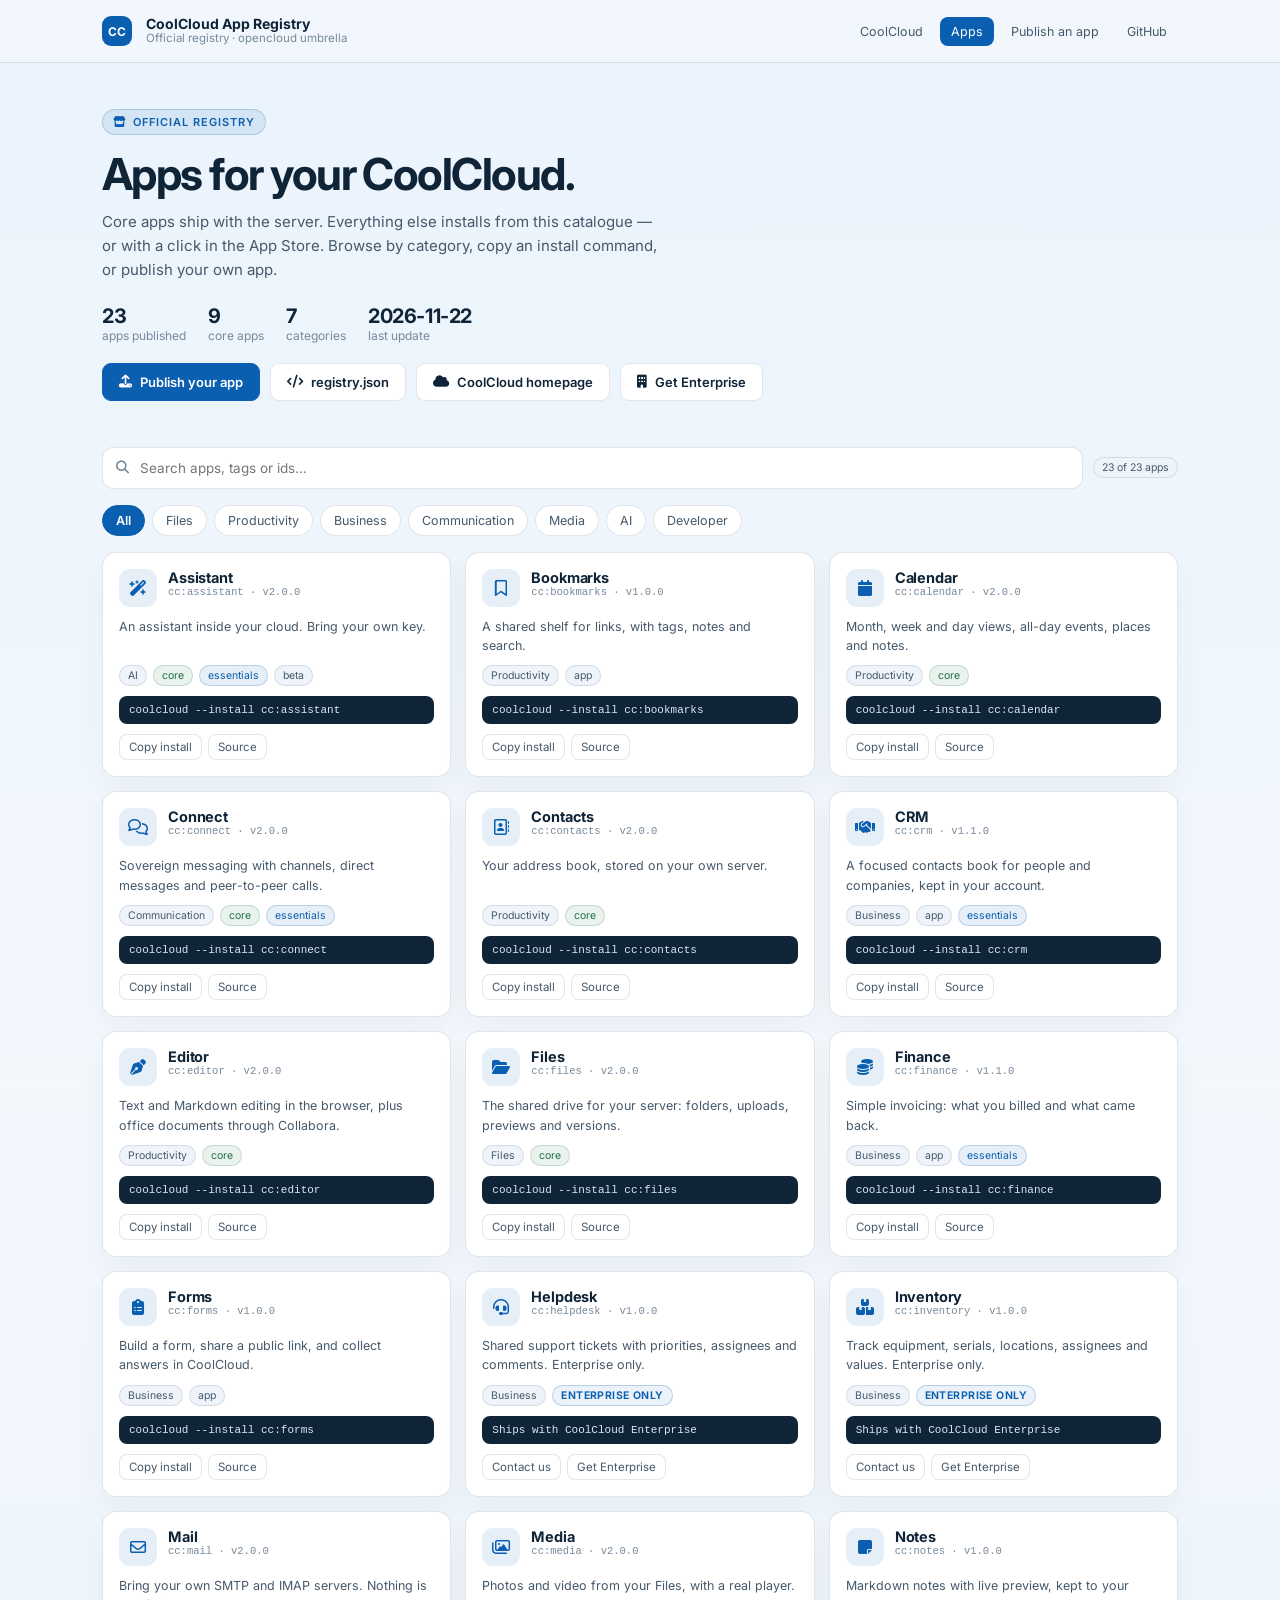
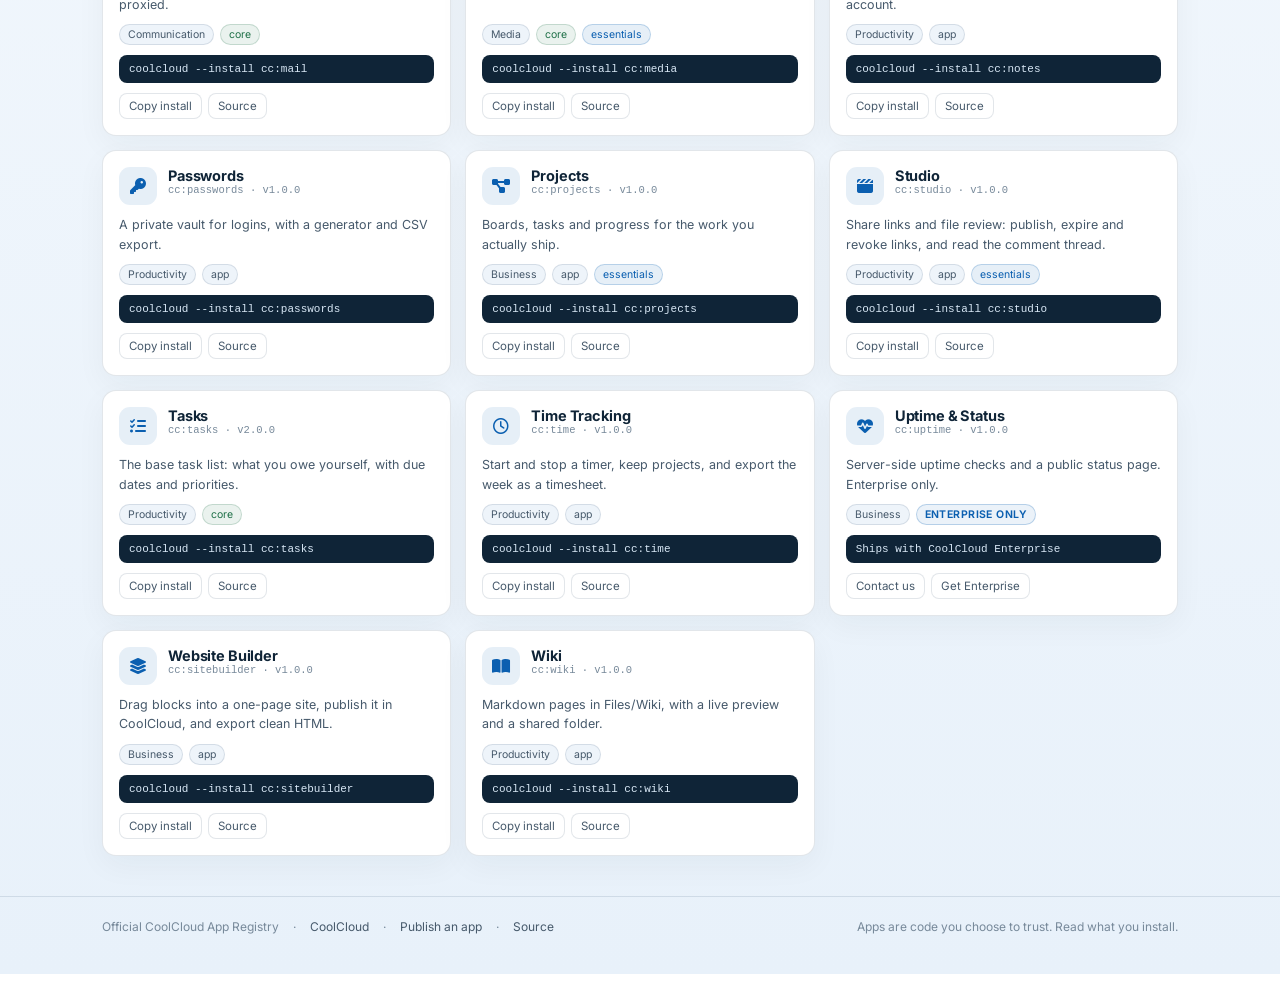
==== commit c799b77d: "Return the registry to a catalogue-only page The product homepage now lives in its own repository; t" ====
--- a/index.html
+++ b/index.html
@@ -3,406 +3,84 @@
   <head>
     <meta charset="utf-8" />
     <meta name="viewport" content="width=device-width, initial-scale=1" />
-    <title>CoolCloud — your cloud, your rules</title>
+    <title>Official CoolCloud App Registry</title>
     <meta
       name="description"
-      content="CoolCloud is a self-hosted collaboration suite: files, calendar, mail, contacts, documents, tasks, chat and apps on your own server. Community is free; Enterprise adds CC Defender, SSO, encryption and the full app suite."
+      content="Browse every CoolCloud app, copy the install command, and publish your own app to the official registry."
     />
-    <meta name="theme-color" content="#f6f9fc" />
-    <link rel="icon" href="data:image/svg+xml,%3Csvg xmlns='http://www.w3.org/2000/svg' viewBox='0 0 32 32'%3E%3Crect width='32' height='32' rx='9' fill='%230b5fb0'/%3E%3Ctext x='16' y='22' font-family='Arial' font-size='15' font-weight='700' fill='white' text-anchor='middle'%3ECC%3C/text%3E%3C/svg%3E" />
+    <link rel="stylesheet" href="https://cdnjs.cloudflare.com/ajax/libs/font-awesome/6.5.2/css/all.min.css" />
     <link rel="preconnect" href="https://fonts.googleapis.com" />
     <link rel="preconnect" href="https://fonts.gstatic.com" crossorigin />
     <link
-      href="https://fonts.googleapis.com/css2?family=Inter:wght@400;500;600;700;800&family=JetBrains+Mono:wght@400;500&display=swap"
+      href="https://fonts.googleapis.com/css2?family=Inter:wght@400;500;600;700&display=swap"
       rel="stylesheet"
     />
-    <link rel="stylesheet" href="https://cdnjs.cloudflare.com/ajax/libs/font-awesome/6.5.2/css/all.min.css" />
     <link rel="stylesheet" href="assets/site.css" />
-    <link rel="stylesheet" href="assets/home.css" />
   </head>
-  <body class="marketing">
-    <a class="mkt-skip" href="#main">Skip to content</a>
-
-    <header class="mkt-header">
+  <body>
+    <header class="site">
       <div class="wrap">
-        <a class="mkt-brand" href="./" aria-label="CoolCloud home">
-          <span class="mark">CC</span>
-          <span>CoolCloud<small>Community 2.0</small></span>
-        </a>
-        <nav class="mkt-nav" id="mkt-nav" aria-label="Main">
-          <a href="#product">Product</a>
-          <a href="security.html">CC Defender</a>
-          <a href="#apps">Apps</a>
-          <a href="#editions">Editions</a>
-          <a href="#install">Install</a>
-          <a href="publish.html">Developers</a>
-          <a href="https://github.com/openhcat/CoolCloud-Community" target="_blank" rel="noopener noreferrer">GitHub</a>
+        <span class="mark">CC</span>
+        <div class="brandline">
+          <b>CoolCloud App Registry</b>
+          <span>Official registry · opencloud umbrella</span>
+        </div>
+        <nav aria-label="Registry">
+          <a href="https://openhcat.github.io/coolcloud-homepage/">CoolCloud</a>
+          <a class="active" href="./">Apps</a>
+          <a href="publish.html">Publish an app</a>
+          <a href="https://github.com/openhcat/cc-appregistry" target="_blank" rel="noopener noreferrer">GitHub</a>
         </nav>
-        <div class="mkt-head-actions">
-          <a class="mkt-btn sm" href="#install"><i class="fa-solid fa-download"></i> Install free</a>
-          <a class="mkt-btn primary sm" href="mailto:coolcloud.getenterprise@hatcat.me?subject=CoolCloud%20Enterprise">Get Enterprise</a>
-          <button class="mkt-burger" id="mkt-burger" type="button" aria-label="Open menu" aria-expanded="false" aria-controls="mkt-nav">
-            <i class="fa-solid fa-bars"></i>
-          </button>
-        </div>
       </div>
     </header>
 
-    <main id="main">
-      <section class="masthead">
-        <div class="wrap">
-          <div>
-            <span class="mkt-eyebrow"><span class="dot"></span> Self-hosted · Community is free</span>
-            <h1>Your cloud. <em>Your rules.</em></h1>
-            <p class="lede">
-              Files, mail, calendar, contacts, documents, tasks and team chat in one server you own. Install it in
-              minutes, run it on your own hardware, and keep every byte where it belongs.
-            </p>
-            <div class="mkt-actions">
-              <a class="mkt-btn primary" href="#install"><i class="fa-solid fa-terminal"></i> Install CoolCloud</a>
-              <a class="mkt-btn" href="#apps"><i class="fa-solid fa-store"></i> Explore the apps</a>
-              <a class="mkt-btn ghost" href="security.html"><i class="fa-solid fa-shield-virus"></i> Meet CC Defender</a>
-            </div>
-            <div class="mkt-trust">
-              <div><b>23</b> catalogue apps</div>
-              <div><b>MIT</b> Community licence</div>
-              <div><b>AES-256-GCM</b> Enterprise encryption</div>
-              <div><b>0</b> vendor lock-in</div>
-            </div>
-          </div>
-
-          <div class="mock" aria-hidden="true">
-            <div class="mock-bar"><i></i><i></i><i></i><span class="mock-url">https://cloud.your-company.com/#/home</span></div>
-            <div class="mock-body">
-              <div class="mock-side">
-                <span></span><span></span><span></span><span></span><span></span><span></span>
-              </div>
-              <div class="mock-main">
-                <div class="mock-title">Good morning, Alex</div>
-                <div class="mock-sub">Your workspace · everything in one place</div>
-                <div class="mock-row">
-                  <div class="mock-card"><b>128</b><span>Files</span></div>
-                  <div class="mock-card"><b>14</b><span>Tasks</span></div>
-                  <div class="mock-card"><b>3</b><span>Meetings</span></div>
-                </div>
-                <div class="mock-list">
-                  <div class="mock-line"><i></i><em></em></div>
-                  <div class="mock-line"><i></i><em></em></div>
-                  <div class="mock-line small"><i></i><em></em></div>
-                </div>
-              </div>
-            </div>
-            <span class="mock-badge"><i class="fa-solid fa-lock"></i> Protected by CC Defender</span>
-          </div>
-        </div>
-      </section>
-
-      <section class="mkt-section" id="product">
-        <div class="wrap">
-          <div class="mkt-section-head center reveal">
-            <span class="mkt-kicker">One server, every tool</span>
-            <h2>The suite your team already knows how to use.</h2>
-            <p>No per-seat tax, no data mine, no ten different subscriptions. CoolCloud is a complete workspace with a clean, fast interface.</p>
-          </div>
-
-          <div class="mkt-grid three">
-            <article class="mkt-feature reveal">
-              <span class="mkt-ico"><i class="fa-regular fa-folder-open"></i></span>
-              <h3>Files &amp; sharing</h3>
-              <p>Drag-and-drop uploads, versions, tags, comments, expiring share links, permissions and a 30-day trash.</p>
-              <span class="code-inline">cc:files</span>
-            </article>
-            <article class="mkt-feature reveal">
-              <span class="mkt-ico"><i class="fa-regular fa-envelope"></i></span>
-              <h3>Mail that stays yours</h3>
-              <p>IMAP/SMTP accounts, signatures, drafts, attachments and sent-mail history stored inside your instance.</p>
-              <span class="code-inline">cc:mail</span>
-            </article>
-            <article class="mkt-feature reveal">
-              <span class="mkt-ico"><i class="fa-regular fa-calendar"></i></span>
-              <h3>Calendar &amp; tasks</h3>
-              <p>Shared calendars, recurring events, reminders, assignees and task lists that follow the work.</p>
-              <span class="code-inline">cc:calendar · cc:tasks</span>
-            </article>
-            <article class="mkt-feature reveal">
-              <span class="mkt-ico"><i class="fa-solid fa-file-lines"></i></span>
-              <h3>Documents &amp; Office</h3>
-              <p>Write in the built-in editor or open DOCX, XLSX and PPTX through the optional Collabora container.</p>
-              <span class="code-inline">cc:editor · cc:office</span>
-            </article>
-            <article class="mkt-feature reveal">
-              <span class="mkt-ico"><i class="fa-regular fa-comments"></i></span>
-              <h3>Connect</h3>
-              <p>Team rooms and direct messages with live presence, attachments and a searchable history.</p>
-              <span class="code-inline">cc:connect</span>
-            </article>
-            <article class="mkt-feature reveal">
-              <span class="mkt-ico"><i class="fa-solid fa-user-group"></i></span>
-              <h3>People &amp; teams</h3>
-              <p>Contacts, team rosters, file ACLs and role-based access. Every action lands in the audit log.</p>
-              <span class="code-inline">cc:contacts · teams</span>
-            </article>
-          </div>
-        </div>
-      </section>
-
-      <section class="defender-band" id="defender">
-        <div class="wrap">
-          <div class="reveal">
-            <span class="mkt-eyebrow"><i class="fa-solid fa-shield-virus"></i> CC Defender · Enterprise</span>
-            <h2>Security that sits <span>in front of everything.</span></h2>
-            <p>
-              A hardened layer around the whole product — web, API and CLI. CC Defender checks every request before it
-              touches an app, blocks brute force, and turns bad addresses away at the door.
-            </p>
-            <ul class="defender-list">
-              <li><i class="fa-solid fa-check"></i> Login lockout after repeated failures, persisted across restarts</li>
-              <li><i class="fa-solid fa-check"></i> Allow lists, deny lists, CIDR ranges and blocked countries</li>
-              <li><i class="fa-solid fa-check"></i> IP intelligence on every tab open, with a 24-hour cache</li>
-              <li><i class="fa-solid fa-check"></i> Instant redirect to a branded block page — CLI and API included</li>
-              <li><i class="fa-solid fa-check"></i> AES-256-GCM encryption for secrets and app data at rest</li>
-            </ul>
-            <div class="defender-actions">
-              <a class="mkt-btn light" href="security.html"><i class="fa-solid fa-arrow-right"></i> How CC Defender works</a>
-              <a class="mkt-btn on-dark" href="mailto:coolcloud.getenterprise@hatcat.me?subject=CC%20Defender%20Enterprise">Ask about Enterprise</a>
-            </div>
-          </div>
-
-          <div class="defender-panel reveal" aria-label="CC Defender activity example">
-            <div class="defender-panel-head">
-              <i class="fa-solid fa-shield-halved"></i> Defender console
-              <span class="live">Protection active</span>
-            </div>
-            <div class="defender-rows">
-              <div class="defender-row"><i class="fa-solid fa-globe"></i><code>198.51.100.24</code><span class="pill allow">Allowed</span></div>
-              <div class="defender-row"><i class="fa-solid fa-globe"></i><code>203.0.113.9</code><span class="pill deny">Blocked · deny list</span></div>
-              <div class="defender-row"><i class="fa-solid fa-key"></i><span>5 failed sign-ins · 10.0.0.14</span><span class="pill warn">Locked 30m</span></div>
-              <div class="defender-row"><i class="fa-solid fa-location-dot"></i><code>198.51.100.24</code><span>Amsterdam, NL</span><span class="pill allow">Trusted</span></div>
-              <div class="defender-row"><i class="fa-solid fa-terminal"></i><span>CLI request refused</span><span class="pill deny">Policy</span></div>
-            </div>
-            <div class="defender-foot">
-              <span><b>1,284</b> requests checked</span>
-              <span><b>3</b> locked</span>
-              <span><b>0</b> reached an app</span>
-            </div>
-          </div>
-        </div>
-      </section>
-
-      <section class="mkt-section alt" id="editions">
-        <div class="wrap">
-          <div class="mkt-section-head center reveal">
-            <span class="mkt-kicker">Two editions, one product</span>
-            <h2>Start free. Harden when you need to.</h2>
-            <p>Community is a complete workspace under MIT. Enterprise adds the controls, branding and apps that larger organizations ask for.</p>
-          </div>
-
-          <div class="plans">
-            <article class="plan reveal">
-              <span class="plan-kicker">Community</span>
-              <h3>Your own cloud, free forever</h3>
-              <div class="price">$0 <small>MIT licence</small></div>
-              <p>Everything a small team needs to leave the subscription treadmill. Self-hosted, no seat limits, no phone-home.</p>
-              <ul>
-                <li><i class="fa-solid fa-check"></i> Files, calendar, mail, contacts, editor and tasks</li>
-                <li><i class="fa-solid fa-check"></i> Connect chat, media, search and the App Store</li>
-                <li><i class="fa-solid fa-check"></i> 19 community and Essentials apps</li>
-                <li><i class="fa-solid fa-check"></i> Automatic updates from the registry</li>
-                <li><i class="fa-solid fa-check"></i> CC Defender available as an Enterprise layer</li>
-              </ul>
-              <a class="mkt-btn primary" href="#install"><i class="fa-solid fa-download"></i> Install Community</a>
-              <span class="plan-note">No account required. Runs on Node 24 with SQLite.</span>
-            </article>
-
-            <article class="plan featured reveal">
-              <span class="plan-kicker">Enterprise</span>
-              <h3>The full suite, with CC Defender</h3>
-              <div class="price">Let’s talk <small>annual licence</small></div>
-              <p>For organizations that need SSO, network policy, encryption, compliance and the deeper apps — with a white-label interface.</p>
-              <ul>
-                <li><i class="fa-solid fa-check"></i> CC Defender: lockouts, IP rules, country blocks, CLI guard</li>
-                <li><i class="fa-solid fa-check"></i> Single sign-on (OpenID Connect) and session policy</li>
-                <li><i class="fa-solid fa-check"></i> Encryption at rest and signed audit exports</li>
-                <li><i class="fa-solid fa-check"></i> Helpdesk, Inventory, Uptime &amp; Status, Wiki, full CRM/Finance</li>
-                <li><i class="fa-solid fa-check"></i> White-label name, logo and colours</li>
-                <li><i class="fa-solid fa-check"></i> Priority support and migration help</li>
-              </ul>
-              <a class="mkt-btn light" href="mailto:coolcloud.getenterprise@hatcat.me?subject=CoolCloud%20Enterprise"><i class="fa-regular fa-paper-plane"></i> Contact Enterprise</a>
-              <span class="plan-note">Write to coolcloud.getenterprise@hatcat.me — we reply personally.</span>
-            </article>
-          </div>
-        </div>
-      </section>
-
-      <section class="mkt-section" id="apps">
-        <div class="wrap">
-          <div class="mkt-section-head reveal">
-            <span class="mkt-kicker">Official app registry</span>
-            <h2>Every app, in one catalogue.</h2>
-            <p>Core apps ship with the server. Everything else installs from the registry in one command — or with a click in the App Store.</p>
-          </div>
-
-          <div class="catalog-shell">
-            <div class="catalog-head">
-              <label class="search">
-                <i class="fa-solid fa-magnifying-glass"></i>
-                <input id="search-input" placeholder="Search apps, tags or ids…" aria-label="Search apps" />
-              </label>
-              <span class="badge" id="count">Loading…</span>
-            </div>
-            <div class="chips" id="chips" role="group" aria-label="Categories"></div>
-            <div class="grid" id="grid" style="margin-top: 16px">
-              <div class="empty">Loading the registry…</div>
-            </div>
-            <div class="catalog-note">
-              <i class="fa-solid fa-building" style="margin-top:2px"></i>
-              <span>
-                Apps marked <strong>ENTERPRISE ONLY</strong> ship with CoolCloud Enterprise and are listed here for
-                reference. <a href="mailto:coolcloud.getenterprise@hatcat.me?subject=CoolCloud%20Enterprise">Contact us</a>
-                for access, or <a href="publish.html">publish your own app</a> to the public registry.
-              </span>
-            </div>
-          </div>
-
-          <div class="stats-row" style="margin-top:18px">
+    <main>
+      <div class="wrap">
+        <section class="hero">
+          <span class="eyebrow"><i class="fa-solid fa-store"></i> Official registry</span>
+          <h1>Apps for your CoolCloud.</h1>
+          <p>
+            Core apps ship with the server. Everything else installs from this catalogue — or with a click in the App
+            Store. Browse by category, copy an install command, or publish your own app.
+          </p>
+          <div class="stats-row">
             <div><b id="stat-apps">—</b> apps published</div>
             <div><b id="stat-core">—</b> core apps</div>
             <div><b id="stat-categories">—</b> categories</div>
             <div><b id="stat-updated">—</b> last update</div>
           </div>
+          <div class="cta-row">
+            <a class="btn primary" href="publish.html"><i class="fa-solid fa-upload"></i> Publish your app</a>
+            <a class="btn" href="registry.json"><i class="fa-solid fa-code"></i> registry.json</a>
+            <a class="btn" href="https://openhcat.github.io/coolcloud-homepage/"><i class="fa-solid fa-cloud"></i> CoolCloud homepage</a>
+            <a class="btn" href="mailto:coolcloud.getenterprise@hatcat.me?subject=CoolCloud%20Enterprise"><i class="fa-solid fa-building"></i> Get Enterprise</a>
+          </div>
+        </section>
+
+        <div class="toolbar">
+          <label class="search">
+            <i class="fa-solid fa-magnifying-glass"></i>
+            <input id="search-input" placeholder="Search apps, tags or ids…" aria-label="Search apps" />
+          </label>
+          <span class="badge" id="count">Loading…</span>
         </div>
-      </section>
-
-      <section class="mkt-section alt" id="install">
-        <div class="wrap">
-          <div class="mkt-section-head reveal">
-            <span class="mkt-kicker">Install</span>
-            <h2>From download to sign-in in minutes.</h2>
-            <p>CoolCloud runs on a small server, a NAS, a VPS or a spare computer. Node 24 and SQLite are the only hard requirements.</p>
-          </div>
-
-          <div class="install-grid">
-            <div class="install-steps">
-              <div class="install-step reveal">
-                <span class="install-num">1</span>
-                <div>
-                  <h3>Get the Community edition</h3>
-                  <p>Clone the repository (or download the ZIP) anywhere on the machine that will host it.</p>
-                </div>
-              </div>
-              <div class="install-step reveal">
-                <span class="install-num">2</span>
-                <div>
-                  <h3>Run the installer</h3>
-                  <p><code>node bin/coolcloud.js --install</code> asks for a location, organization, admin account and port, then prepares the instance.</p>
-                </div>
-              </div>
-              <div class="install-step reveal">
-                <span class="install-num">3</span>
-                <div>
-                  <h3>Start it</h3>
-                  <p><code>node bin/coolcloud.js --start</code> (or <code>npm start</code>) serves the interface at <code>http://localhost:8080</code>.</p>
-                </div>
-              </div>
-              <div class="install-step reveal">
-                <span class="install-num">4</span>
-                <div>
-                  <h3>Put it online, safely</h3>
-                  <p>Add a domain, TLS and a reverse proxy using the hosting guide. Then enable CC Defender on Enterprise for network policy.</p>
-                </div>
-              </div>
-            </div>
-
-            <div class="install-side">
-              <div class="terminal reveal">
-                <div class="terminal-head"><i></i><i></i><i></i> Terminal</div>
-                <pre><span class="comment"># 1 · get the code</span>
-<span class="prompt">$</span> git clone https://github.com/openhcat/CoolCloud-Community.git
-<span class="prompt">$</span> cd CoolCloud-Community
-
-<span class="comment"># 2 · create your instance</span>
-<span class="prompt">$</span> node bin/coolcloud.js --install
-
-<span class="comment"># 3 · start the server</span>
-<span class="prompt">$</span> node bin/coolcloud.js --start</pre>
-              </div>
-              <div class="install-card reveal">
-                <h3><i class="fa-solid fa-server" style="color:#0b5fa8"></i> What you need</h3>
-                <ul>
-                  <li>Node.js 24 or newer</li>
-                  <li>Any OS that runs Node — Linux, macOS, Windows</li>
-                  <li>Optional: Docker for the Collabora Office container</li>
-                  <li>Optional: a domain and reverse proxy for HTTPS</li>
-                </ul>
-              </div>
-              <div class="install-card reveal">
-                <h3><i class="fa-solid fa-book" style="color:#0b5fa8"></i> Guides</h3>
-                <p>
-                  Hosting, TLS, backups, the CLI and the app manifest format live in the
-                  <a href="https://github.com/openhcat/CoolCloud-Community/tree/main/docs" target="_blank" rel="noopener noreferrer">documentation folder</a>.
-                  Enterprise deployment help comes with the licence.
-                </p>
-              </div>
-            </div>
-          </div>
+        <div class="chips" id="chips" role="group" aria-label="Categories"></div>
+        <div class="grid" id="grid" style="margin-top: 16px">
+          <div class="empty">Loading the registry…</div>
         </div>
-      </section>
-
-      <section class="mkt-section tight">
-        <div class="wrap">
-          <div class="contact-band reveal">
-            <div>
-              <span class="mkt-eyebrow" style="background:rgba(255,255,255,.12);border-color:rgba(255,255,255,.2);color:#eaf6ff">Talk to a human</span>
-              <h2>Enterprise, security reviews and migrations.</h2>
-              <p>
-                Tell us what you run today, how many people need access, and what your security team requires. We will
-                answer with a concrete plan — not a sales sequence.
-              </p>
-            </div>
-            <div class="contact-cards">
-              <a class="contact-card" href="mailto:coolcloud.getenterprise@hatcat.me?subject=CoolCloud%20Enterprise">
-                <i class="fa-regular fa-paper-plane"></i>
-                <span><b>Enterprise &amp; CC Defender</b><span>coolcloud.getenterprise@hatcat.me</span></span>
-              </a>
-              <a class="contact-card" href="mailto:coolcloud.support@hatcat.me">
-                <i class="fa-regular fa-life-ring"></i>
-                <span><b>Support</b><span>coolcloud.support@hatcat.me</span></span>
-              </a>
-            </div>
-          </div>
-        </div>
-      </section>
+      </div>
     </main>
 
-    <footer class="mkt-footer">
+    <footer class="site">
       <div class="wrap">
-        <div>
-          <a class="mkt-brand" href="./"><span class="mark">CC</span><span>CoolCloud<small>Your cloud, your rules</small></span></a>
-          <p>Self-hosted collaboration for teams that want their data on their own terms. Community is MIT; Enterprise is licensed per organization.</p>
-        </div>
-        <div>
-          <h4>Product</h4>
-          <a href="#product">Features</a>
-          <a href="security.html">CC Defender</a>
-          <a href="#apps">App catalogue</a>
-          <a href="#editions">Editions</a>
-          <a href="#install">Install</a>
-        </div>
-        <div>
-          <h4>Company</h4>
-          <a href="mailto:coolcloud.getenterprise@hatcat.me?subject=CoolCloud%20Enterprise">Enterprise contact</a>
-          <a href="mailto:coolcloud.support@hatcat.me">Support</a>
-          <a href="https://github.com/openhcat/CoolCloud-Community" target="_blank" rel="noopener noreferrer">Community source</a>
-          <a href="https://github.com/openhcat/cc-appregistry" target="_blank" rel="noopener noreferrer">Registry source</a>
-          <a href="publish.html">Publish an app</a>
-        </div>
-      </div>
-      <div class="wrap">
-        <div class="mkt-footer-bottom">
-          <span>© <span id="year">2026</span> CoolCloud</span>
-          <span>Community under MIT · Enterprise under a commercial licence</span>
-          <span>Built to be self-hosted.</span>
-        </div>
+        <span>Official CoolCloud App Registry</span>
+        <span>·</span>
+        <a href="https://openhcat.github.io/coolcloud-homepage/">CoolCloud</a>
+        <span>·</span>
+        <a href="publish.html">Publish an app</a>
+        <span>·</span>
+        <a href="https://github.com/openhcat/cc-appregistry" target="_blank" rel="noopener noreferrer">Source</a>
+        <span style="margin-left: auto">Apps are code you choose to trust. Read what you install.</span>
       </div>
     </footer>
 
